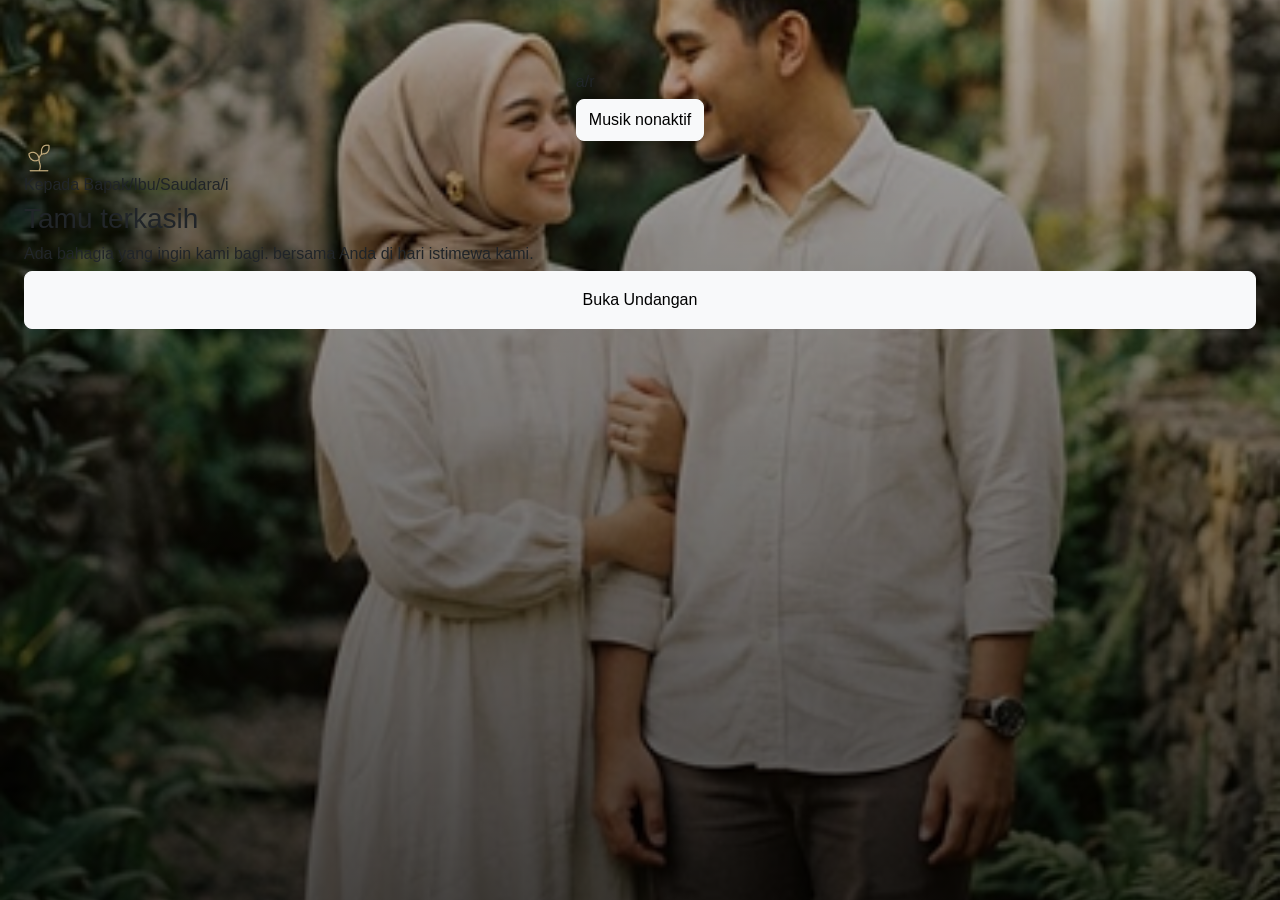
==== index.html @ 9f3cafc7 "first commit" ====
<!DOCTYPE html>
<html lang="en">
<head>
   <meta charset="UTF-8">
   <meta name="viewport" content="width=device-width, initial-scale=1.0">
   <title>Undangan Pernikahan</title>
   <link rel="stylesheet" href="bootstrap-5.3.8-dist/css/bootstrap.min.css">
   <link rel="stylesheet" href="css/landingpage.css">
   <link rel="stylesheet" href="bootstrap-icons-1.13.1/bootstrap-icons.css">
</head>
<body>
    <section class="hero-section d-flex flex-column align-items-center py-5 vh-100">
        <div class="top-content  flex-row mt-4">
            <p class="h6">a/r</p>
            <button class="btn btn-light py-2 w-20 rounded-3" style="color: black;">Musik nonaktif</button>
        </div>
        <div class="button-content mb-2 px-4 w-100">
            <img src="images/sprout.png">
            <p class="h6">Kepada Bapak/Ibu/Saudara/i</p>
            <p class="h3">Tamu terkasih</p>
            <p class="h6">Ada bahagia yang ingin kami bagi. bersama Anda di hari istimewa kami.</p>
            <button class="btn btn-light py-3 w-100 rounded-3" style="color: black;">Buka Undangan</button>
        </div>
    </section>
</body>
</html>
---- css/landingpage.css ----
body {
    font-family: 'Inter', sans-serif;
    font-weight: 200;
    font-size:0.9rem;
}

.font-serif {
    font-family: "Pinyon Script", cursive;
    font-weight: 400;
}

.bttmfnt {
    font-weight:200;
    font-size:0.75
}
.hero-section {
    background-image: linear-gradient(to bottom, rgba(0, 0, 0, 0.3), rgba(0, 0, 0, 0.7)), url('../images/landingpage.png');
    background-size: cover;
    background-position: center;
    background-repeat: no-repeat;
}

@media (min-width: 768px) {
    .hero-section {
        background-image: linear-gradient(to bottom, rgba(0, 0, 0, 0.3), rgba(0, 0, 0, 0.7)), url('../images/landingpagepot.png');
    }
    
    .hero-section .display-1 {
        font-size: 5.5rem; 
    }
}
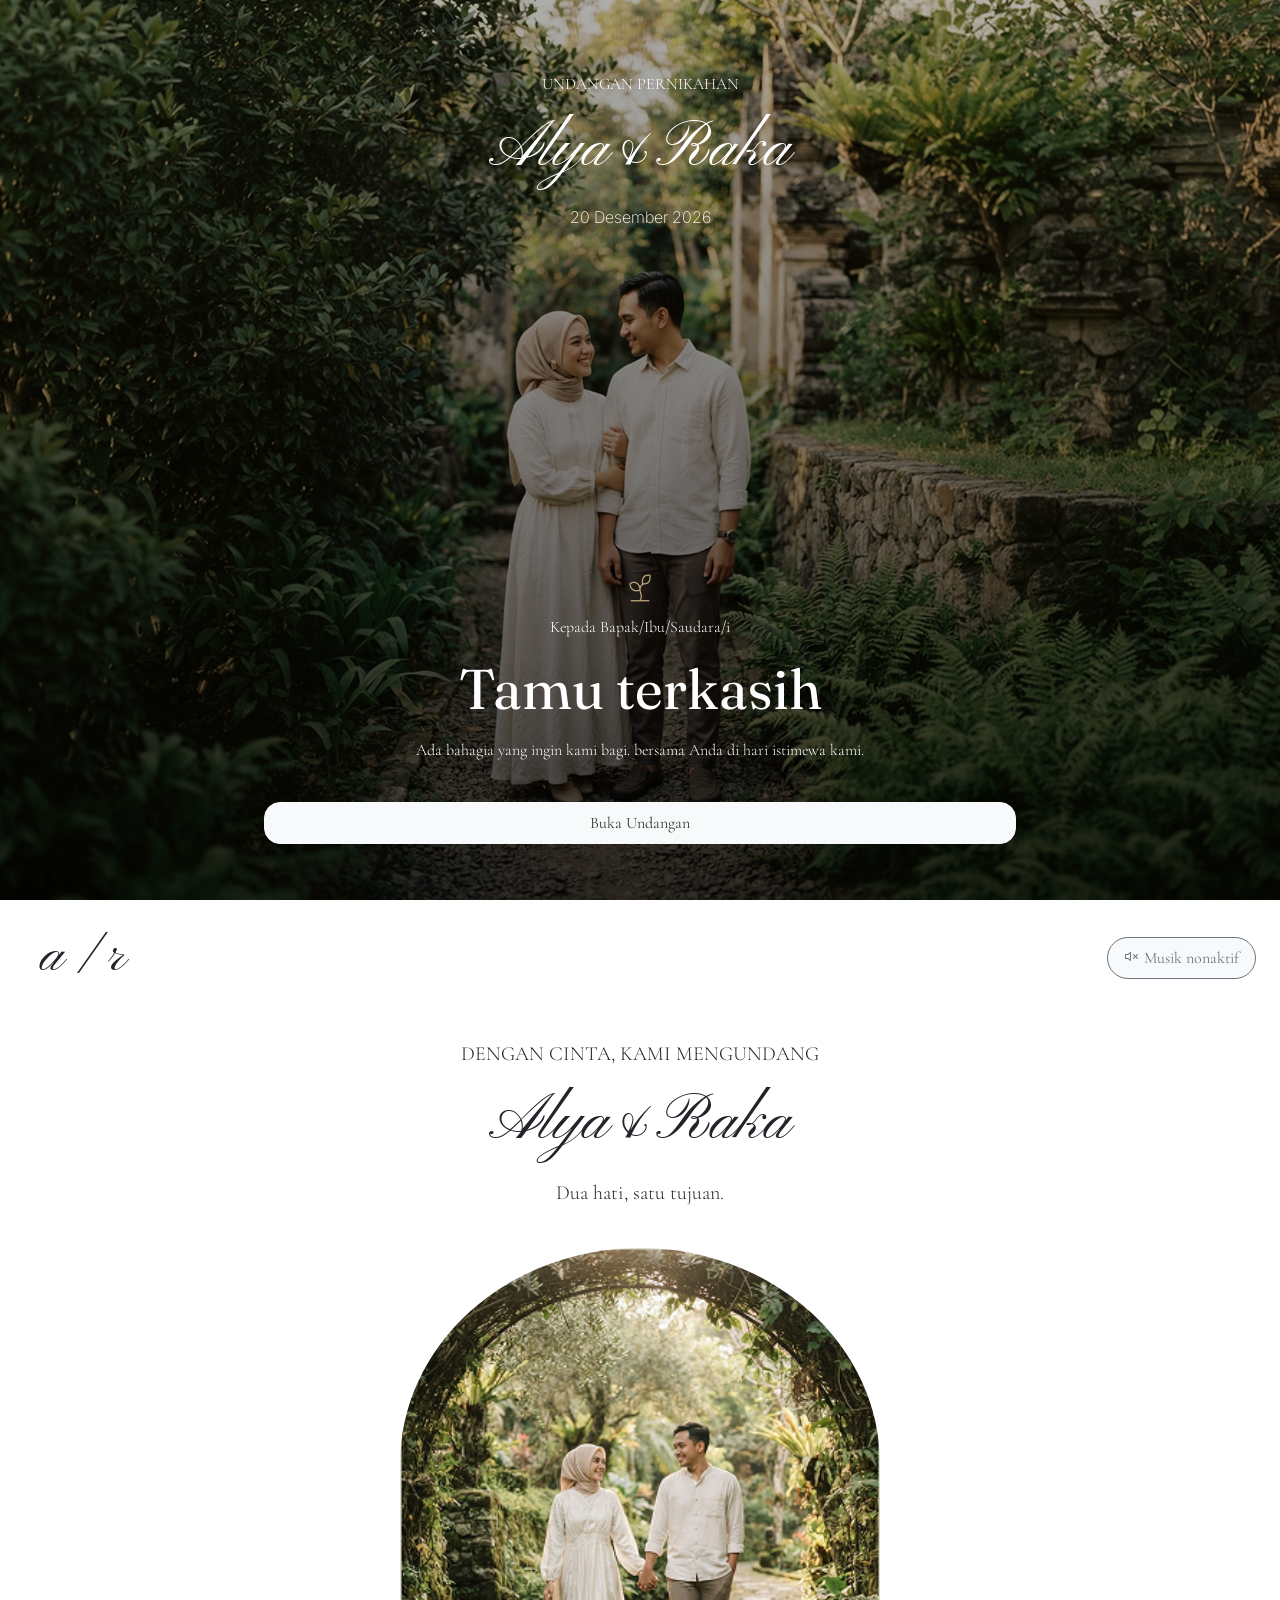
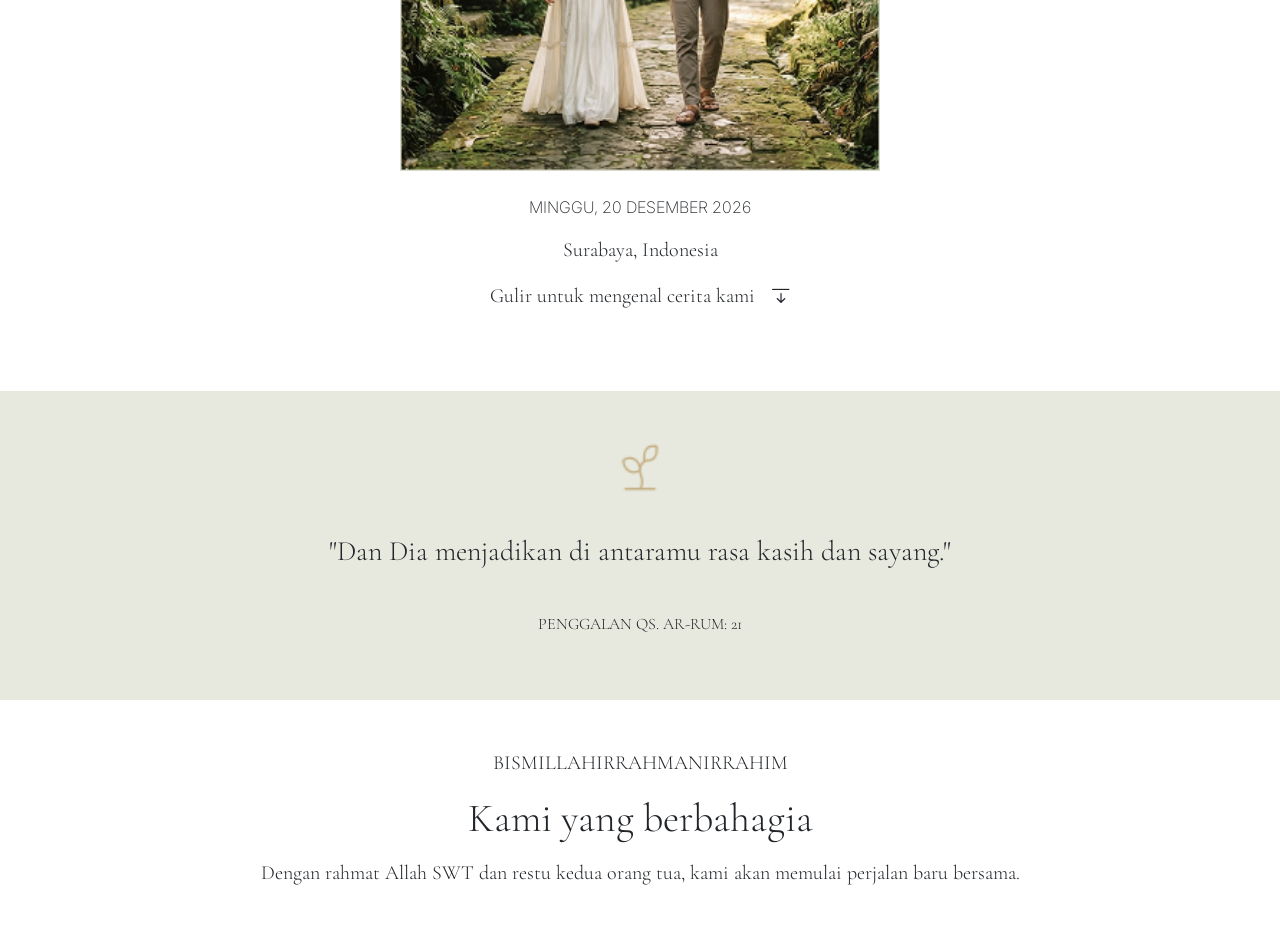
==== commit d4fdfa07: "sampe ayat" ====
--- a/index.html
+++ b/index.html
@@ -4,23 +4,75 @@
    <meta charset="UTF-8">
    <meta name="viewport" content="width=device-width, initial-scale=1.0">
    <title>Undangan Pernikahan</title>
+   <link rel="preconnect" href="https://fonts.googleapis.com">
+   <link rel="preconnect" href="https://fonts.gstatic.com" crossorigin>
+   <link href="https://fonts.googleapis.com/css2?family=Cormorant+Garamond:ital,wght@0,300..700;1,300..700&family=Fraunces:ital,opsz,wght@0,9..144,100..900;1,9..144,100..900&family=Inter:ital,opsz,wght@0,14..32,100..900;1,14..32,100..900&family=Pinyon+Script&display=swap" rel="stylesheet">
    <link rel="stylesheet" href="bootstrap-5.3.8-dist/css/bootstrap.min.css">
-   <link rel="stylesheet" href="css/landingpage.css">
    <link rel="stylesheet" href="bootstrap-icons-1.13.1/bootstrap-icons.css">
+   <link rel="stylesheet" href="css/style.css">
 </head>
 <body>
-    <section class="hero-section d-flex flex-column align-items-center py-5 vh-100">
-        <div class="top-content  flex-row mt-4">
-            <p class="h6">a/r</p>
-            <button class="btn btn-light py-2 w-20 rounded-3" style="color: black;">Musik nonaktif</button>
+    <section class="hero-section d-flex flex-column align-items-center justify-content-between text-center text-white py-5 vh-100">
+        <div class="top-content mt-4">
+            <p>UNDANGAN PERNIKAHAN</p>
+            <p class="font-serif display-3">Alya&Raka</p>
+            <p class="inter">20 Desember 2026</p>
         </div>
-        <div class="button-content mb-2 px-4 w-100">
-            <img src="images/sprout.png">
-            <p class="h6">Kepada Bapak/Ibu/Saudara/i</p>
-            <p class="h3">Tamu terkasih</p>
-            <p class="h6">Ada bahagia yang ingin kami bagi. bersama Anda di hari istimewa kami.</p>
-            <button class="btn btn-light py-3 w-100 rounded-3" style="color: black;">Buka Undangan</button>
+        <div class="button-content mb-2 px-4 w-100 mx-auto" style="max-width: 50rem;">
+            <img src="images/sprout.png" style="padding-bottom: 10px;">
+            <p>Kepada Bapak/Ibu/Saudara/i</p>
+            <p class="font-serif display-4" id="nama-tamu" style="font-family: 'Fraunces', serif;">Tamu terkasih</p>
+            <p class="pb-4">Ada bahagia yang ingin kami bagi. bersama Anda di hari istimewa kami.</p>
+            <a href="#isi-undangan" class="btn btn-light py-2 w-100 rounded-4 gap-5 flex-row" style="color: #303E2E;"
+            <i class="bi bi-envelope-open-heart"></i> Buka Undangan</a>
         </div>
     </section>
+    
+    <section id="isi-undangan" class="pt-4 min-vh-100 d-flex flex-column py-4 px-4">
+        <div class="d-flex align-items-center justify-content-between">
+            <p class="font-serif mb-0 px-3 display-4">a / r</p>
+            <button class="btn btn-light btn-outline-secondary py-2 px-3 rounded-5">
+            <i class="bi bi-volume-mute"></i> Musik nonaktif</button>
+        </div>
+        <div class="d-flex flex-column align-items-center text-center py-5 fs-5">
+            <p>DENGAN CINTA, KAMI MENGUNDANG</p>
+            <p class="font-serif display-3">Alya&Raka</p>
+            <p>Dua hati, satu tujuan.</p>
+            <img class="py-4"src="images/arch.png" style="border-radius: 500px 500px 0px 0px; object-fit:cover; width: 90%; max-width: 30rem;">
+            <p class="inter">MINGGU, 20 DESEMBER 2026</p>
+            <p>Surabaya, Indonesia</p>
+            <a href="#penggalan" class="link-mati mt-auto mb-2 d-flex flex-row gap-3 align-items-center text-decoration-none">
+                Gulir untuk mengenal cerita kami<i class="bi bi-arrow-bar-down"></i>
+            </a>
+        </div>
+    </section>
+
+    <section id="penggalan" class="py-5 text-center align-items-center flex-column d-flex justify-content-center" style="background-color: #E7E9DF;">
+        <img src="images/sprout.png" style="padding-bottom: 10px; width: 50px;">
+        <p class="px-4 py-4 fs-3">"Dan Dia menjadikan di antaramu rasa kasih dan sayang."
+</p>
+        <p>PENGGALAN QS. AR-RUM: 21</p>
+    </section>
+    <section class="d-flex flex-column align-items-center text-center py-5 px-4 fs-5">
+        <div>
+        <p>BISMILLAHIRRAHMANIRRAHIM</p>
+        <p class="display-6 px-5">Kami yang berbahagia</p>
+        <p>Dengan rahmat Allah SWT dan restu kedua orang tua, kami akan memulai perjalan baru bersama.</p>
+        </div>
+    </section>
+
+    <section>
+
+    </section>
+
 </body>
+<script>
+    const urlParams = new URLSearchParams(window.location.search);
+    let namaTamu = urlParams.get('to');
+
+    if (namaTamu) {
+        namaTamu = namaTamu.replace(/_/g, ' ');
+        document.getElementById('nama-tamu').innerText = namaTamu;
+    }
+</script>
 </html>
--- a/css/style.css
+++ b/css/style.css
@@ -0,0 +1,40 @@
+body {
+    font-family: "Cormorant Garamond", serif;
+    font-optical-sizing: auto;
+    font-weight: 200;
+}
+
+.font-serif {
+    font-family: "Pinyon Script", cursive;
+    font-weight: 400;
+}
+
+.inter {
+    font-family: "Inter", sans-serif;
+    font-optical-sizing: auto;
+    font-weight:200;
+    font-size:1rem;
+}
+.hero-section {
+    background-image: linear-gradient(to bottom, rgba(0, 0, 0, 0.3), rgba(0, 0, 0, 0.7)), url('../images/landingpagepot.png');
+    background-size: cover;
+    background-position: center;
+    background-repeat: no-repeat;
+}
+
+@media (min-width: 768px) {
+    .hero-section {
+        background-image: linear-gradient(to bottom, rgba(0, 0, 0, 0.3), rgba(0, 0, 0, 0.7)), url('../images/landingpage.png');
+    }
+    
+    .hero-section .display-1 {
+        font-size: 5.5rem; 
+    }
+}
+
+.link-mati {
+  pointer-events: none;
+  cursor: default;
+  text-decoration: none;
+  color: inherit;
+}
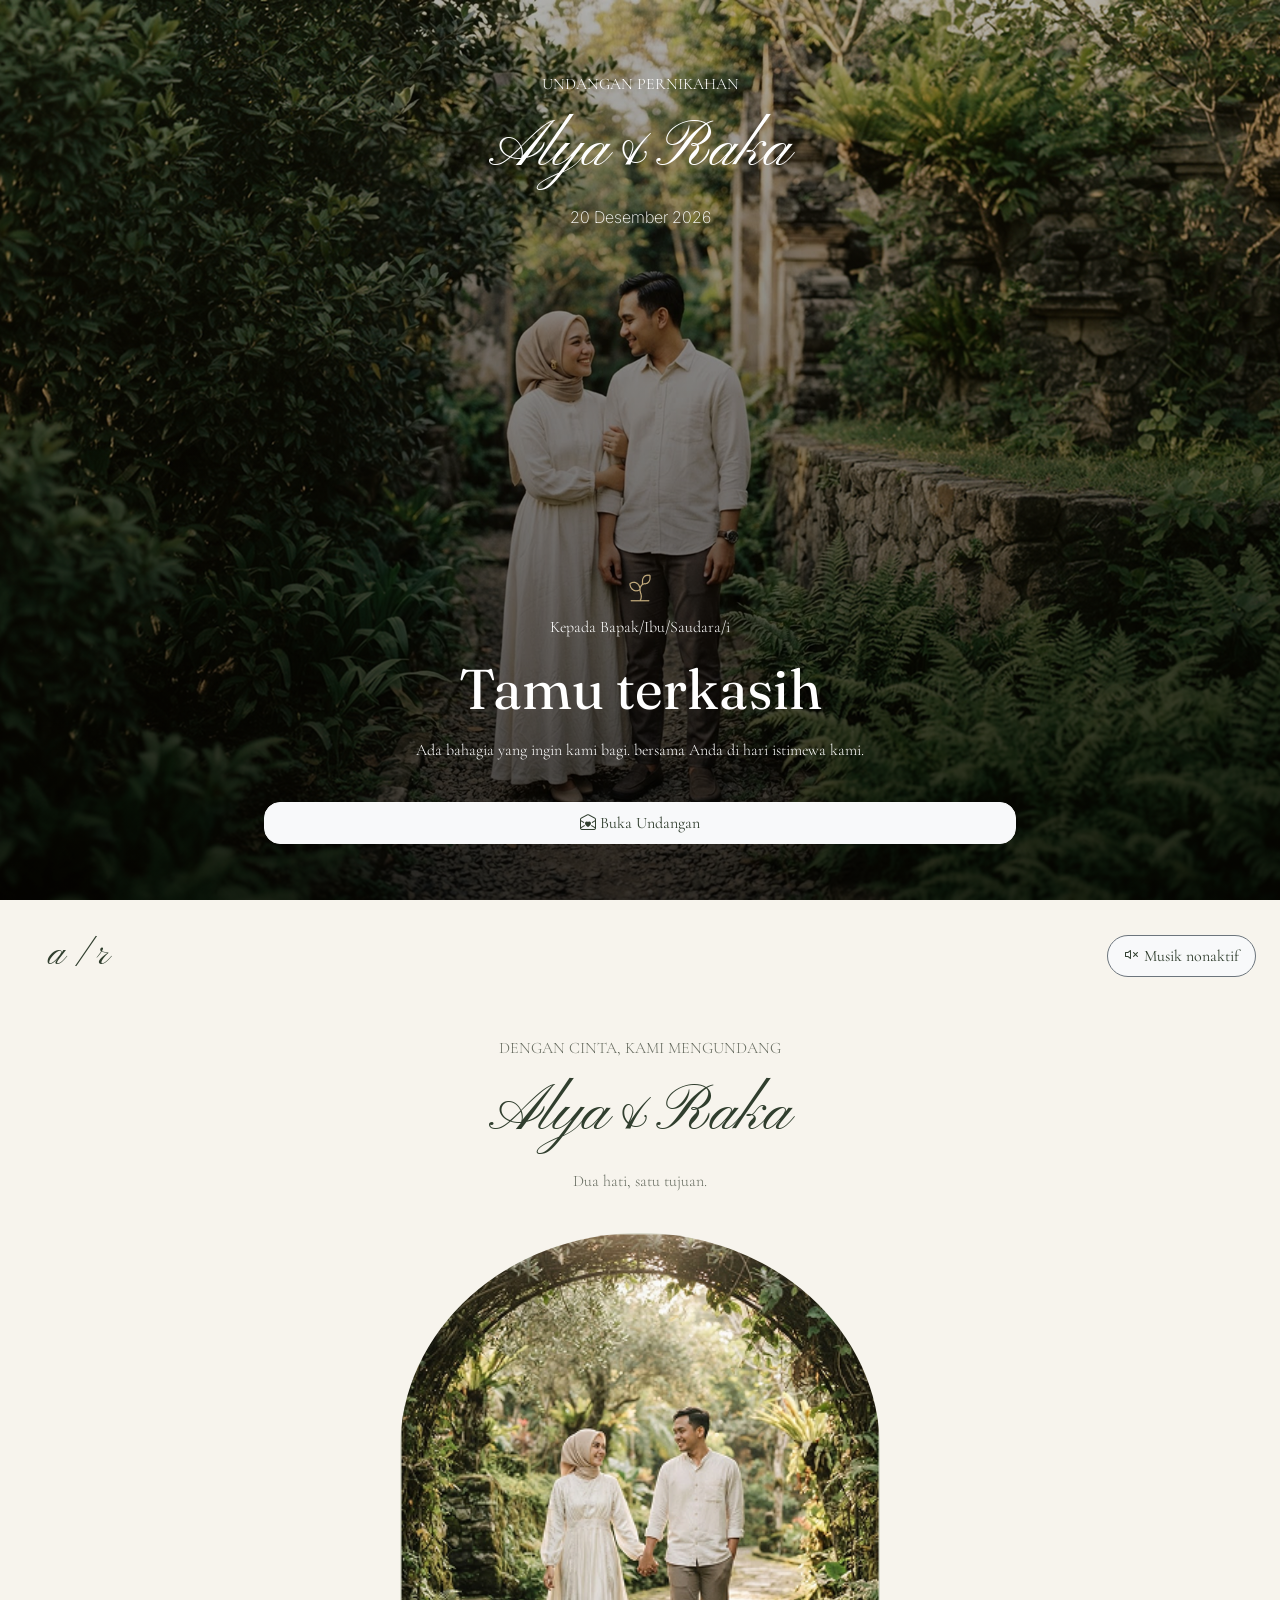
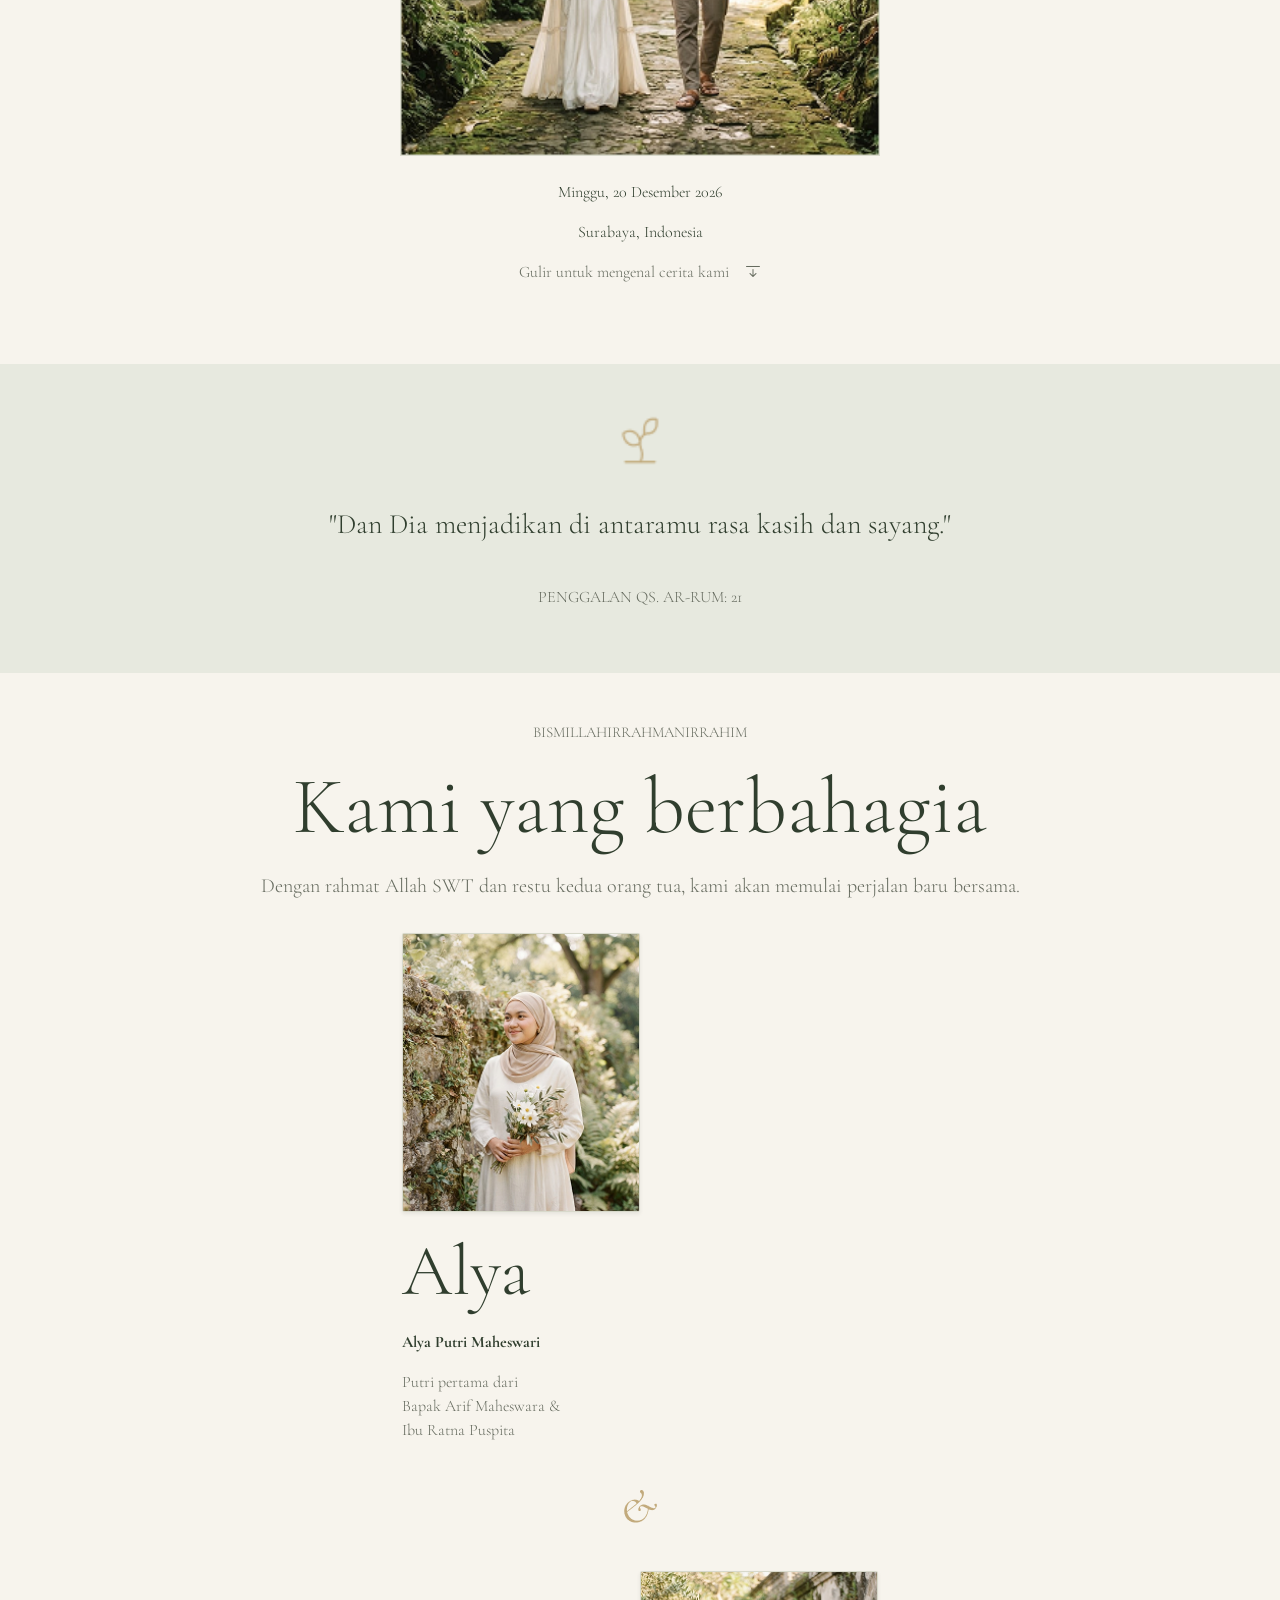
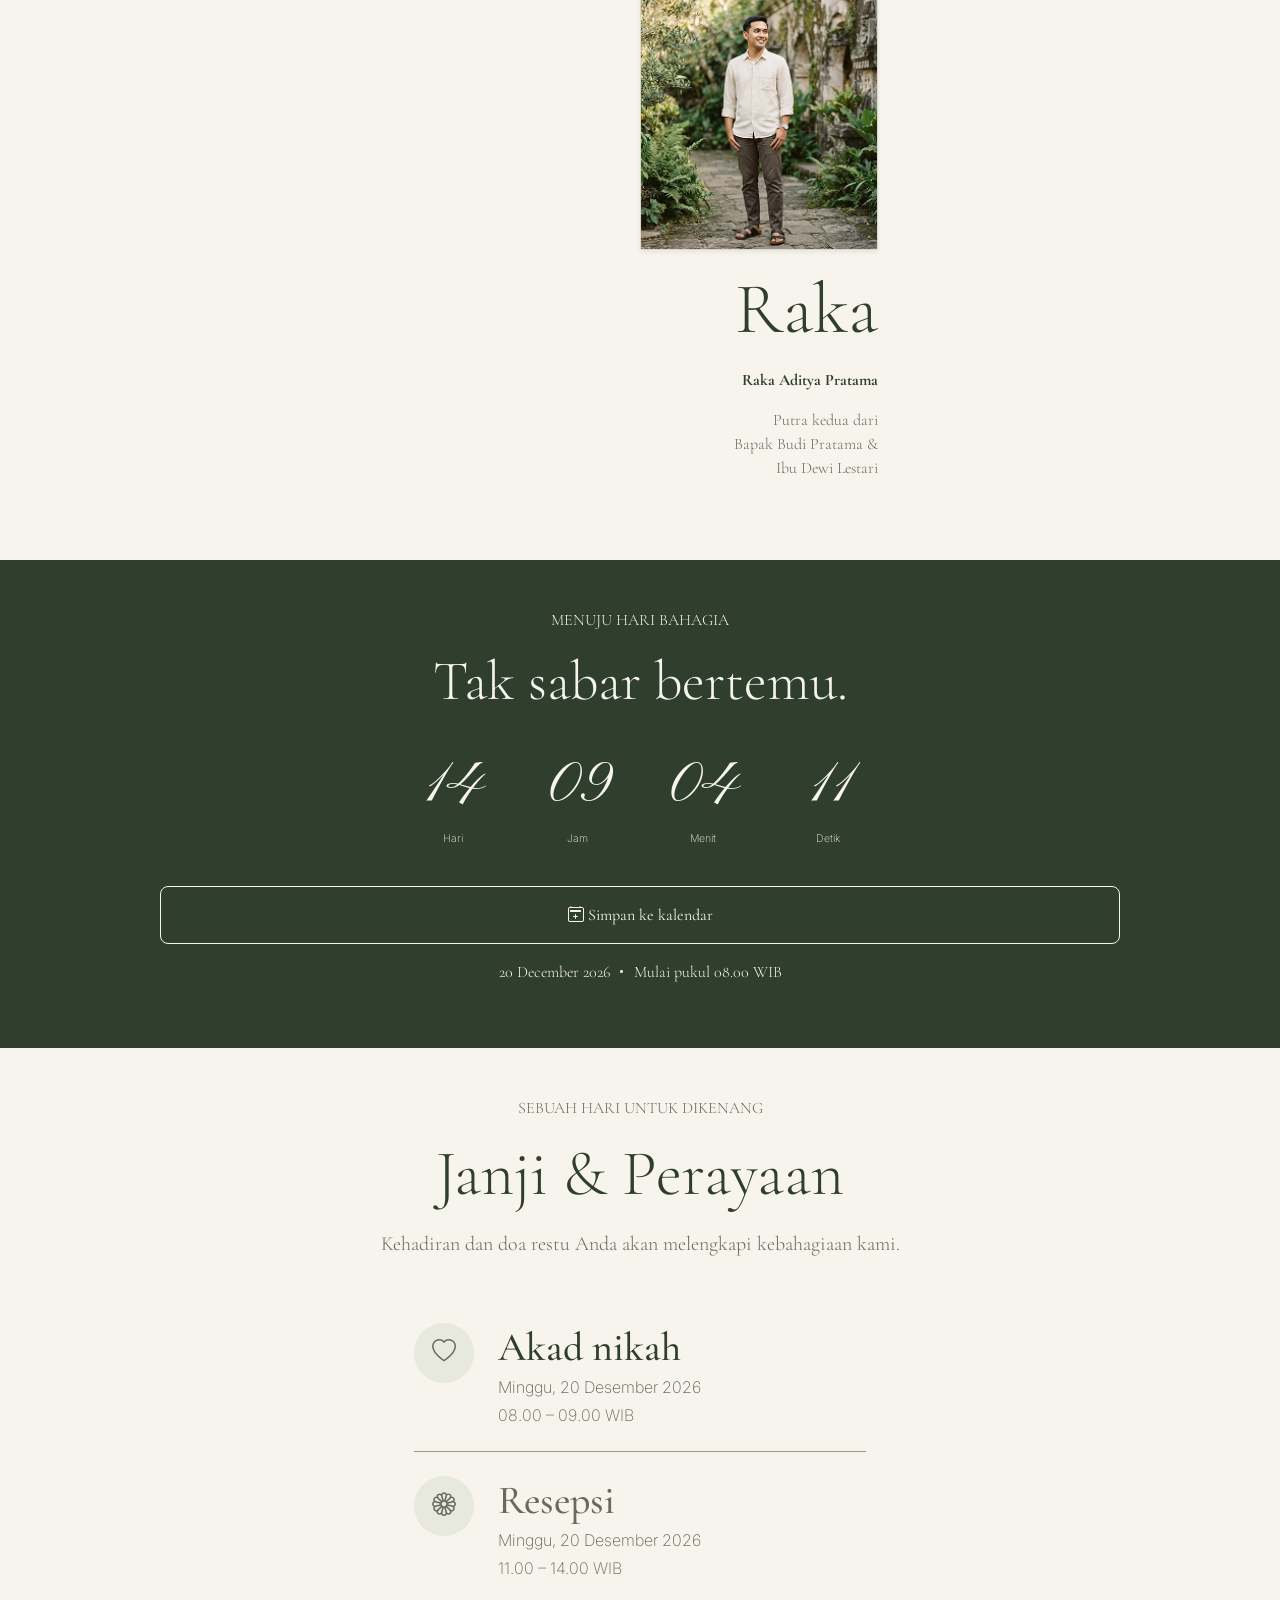
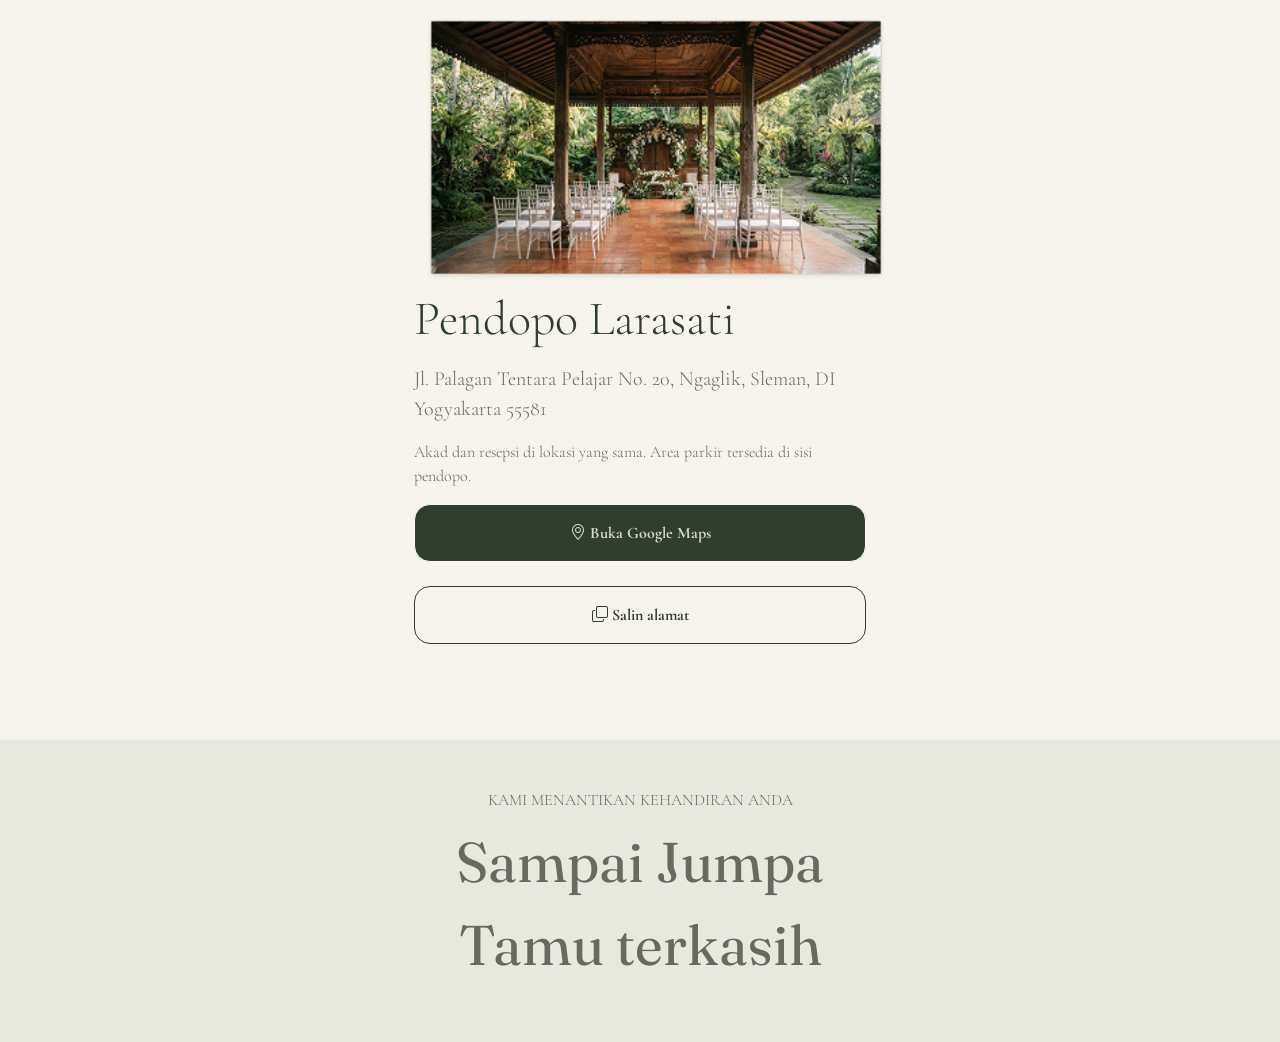
==== commit ff388f77: "sampe rsvp" ====
--- a/index.html
+++ b/index.html
@@ -23,24 +23,24 @@
             <p>Kepada Bapak/Ibu/Saudara/i</p>
             <p class="font-serif display-4" id="nama-tamu" style="font-family: 'Fraunces', serif;">Tamu terkasih</p>
             <p class="pb-4">Ada bahagia yang ingin kami bagi. bersama Anda di hari istimewa kami.</p>
-            <a href="#isi-undangan" class="btn btn-light py-2 w-100 rounded-4 gap-5 flex-row" style="color: #303E2E;"
+            <a href="#isi-undangan" class="btn btn-light py-2 w-100 rounded-4 gap-5 flex-row color-hijautua">
             <i class="bi bi-envelope-open-heart"></i> Buka Undangan</a>
         </div>
     </section>
-    
-    <section id="isi-undangan" class="pt-4 min-vh-100 d-flex flex-column py-4 px-4">
+
+    <section id="isi-undangan" class="pt-4 min-vh-100 d-flex flex-column py-4 px-4 bgcolor-cream">
         <div class="d-flex align-items-center justify-content-between">
-            <p class="font-serif mb-0 px-3 display-4">a / r</p>
-            <button class="btn btn-light btn-outline-secondary py-2 px-3 rounded-5">
+            <p class="font-serif mb-1 px-3 fs-1 ps-4 color-hijautua">a / r</p>
+            <button class="btn btn-light btn-outline-secondary py-2 px-3 rounded-5 color-hijautua">
             <i class="bi bi-volume-mute"></i> Musik nonaktif</button>
         </div>
-        <div class="d-flex flex-column align-items-center text-center py-5 fs-5">
+        <div class="d-flex flex-column align-items-center text-center py-5">
             <p>DENGAN CINTA, KAMI MENGUNDANG</p>
-            <p class="font-serif display-3">Alya&Raka</p>
+            <p class="font-serif display-3 color-hijautua">Alya&Raka</p>
             <p>Dua hati, satu tujuan.</p>
             <img class="py-4"src="images/arch.png" style="border-radius: 500px 500px 0px 0px; object-fit:cover; width: 90%; max-width: 30rem;">
-            <p class="inter">MINGGU, 20 DESEMBER 2026</p>
-            <p>Surabaya, Indonesia</p>
+            <p class="color-hijautua">Minggu, 20 Desember 2026</p>
+            <p class="color-hijautua">Surabaya, Indonesia</p>
             <a href="#penggalan" class="link-mati mt-auto mb-2 d-flex flex-row gap-3 align-items-center text-decoration-none">
                 Gulir untuk mengenal cerita kami<i class="bi bi-arrow-bar-down"></i>
             </a>
@@ -49,22 +49,114 @@
 
     <section id="penggalan" class="py-5 text-center align-items-center flex-column d-flex justify-content-center" style="background-color: #E7E9DF;">
         <img src="images/sprout.png" style="padding-bottom: 10px; width: 50px;">
-        <p class="px-4 py-4 fs-3">"Dan Dia menjadikan di antaramu rasa kasih dan sayang."
-</p>
+        <p class="px-4 py-4 fs-3 color-hijautua">"Dan Dia menjadikan di antaramu rasa kasih dan sayang."
+        </p>
         <p>PENGGALAN QS. AR-RUM: 21</p>
     </section>
-    <section class="d-flex flex-column align-items-center text-center py-5 px-4 fs-5">
+
+    <section id="profil" class="py-5 bgcolor-cream">
+        <div class="d-flex flex-column align-items-center text-center px-4 fs-5">
+            <p style="font-size: 15px;">BISMILLAHIRRAHMANIRRAHIM</p>
+            <p class="display-1 px-5 color-hijautua">Kami yang berbahagia</p>
+            <p>Dengan rahmat Allah SWT dan restu kedua orang tua, kami akan memulai perjalan baru bersama.</p>
+            </div>
+        <div class="container py-3" style="max-width: 500px;">
+            <div class="text-start mb-5">
+                <img src="images/alya.png" class="img-fluid mb-3 w-50 shadow-sm" alt="foto alya"> 
+                <p class="display-2 color-hijautua">Alya</p>
+                <p class="color-hijautua fw-bold">Alya Putri Maheswari</p>
+                <p>Putri pertama dari<br>Bapak Arif Maheswara &<br>Ibu Ratna Puspita</p>
+            </div>
+            <div class="text-center align-items-center">
+            <img src="images/dan.png" alt="dan">
+            </div>
+            <div class="text-end pt-5">
+                <img src="images/raka.png" class="img-fluid mb-3 w-50 shadow-sm" alt="foto raka"> 
+                <p class="display-2 color-hijautua">Raka</p>
+                <p class="color-hijautua fw-bold">Raka Aditya Pratama</p>
+                <p>Putra kedua dari<br>Bapak Budi Pratama &<br>Ibu Dewi Lestari</p>
+        </div>
+    </section>
+    <section id="tanggal" class="py-5 text-center justify-content-center align-items-center d-flex flex-column" style="background-color: #303E2E; color: #F7F4ED;">
         <div>
-        <p>BISMILLAHIRRAHMANIRRAHIM</p>
-        <p class="display-6 px-5">Kami yang berbahagia</p>
-        <p>Dengan rahmat Allah SWT dan restu kedua orang tua, kami akan memulai perjalan baru bersama.</p>
-        </div>
-    </section>
-
-    <section>
-
-    </section>
-
+            <p>MENUJU HARI BAHAGIA</p>
+            <p class="display-4">Tak sabar bertemu.</p>
+        </div>
+        <div class="container py-4" style="max-width: 500px;">
+            <div class="row justify-content-center align-items-center" style="font-size:0.75rem">
+                
+                <div class="col-3">
+                    <h2 class="font-serif display-4 mb-0" id="hari">00</h2>
+                    <p class="inter small mt-2 mb-0">Hari</p>
+                </div>
+                
+                <div class="col-3">
+                    <h2 class="font-serif display-4 mb-0" id="jam">00</h2>
+                    <p class="inter small mt-2 mb-0">Jam</p>
+                </div>
+                
+                <div class="col-3">
+                    <h2 class="font-serif display-4 mb-0" id="menit">00</h2>
+                    <p class="inter small mt-2 mb-0">Menit</p>
+                </div>
+                
+                <div class="col-3">
+                    <h2 class="font-serif display-4 mb-0" id="detik">00</h2>
+                    <p class="inter small mt-2 mb-0">Detik</p>
+                </div>
+            </div>
+        </div>
+        <button type="button" class="btn m-3 p-3 w-75 rounded-3 gap-5 flex-row color-hijautua" style="color: #F7F4ED; border-color: #F7F4ED;">
+            <i class="bi bi-calendar2-plus"></i> Simpan ke kalendar</button>
+        <p>20 December 2026 <i class="bi bi-dot"></i> Mulai pukul 08.00 WIB</p>
+    </section>
+    <section id="tempat" class="py-5 px-4 bgcolor-cream flex-column align-items-center">
+        <div class="text-center">
+            <p>SEBUAH HARI UNTUK DIKENANG</p>
+            <p class="color-hijautua display-3">Janji & Perayaan</p>
+            <p class="fs-5 px-5">Kehadiran dan doa restu Anda akan melengkapi kebahagiaan kami.</p>
+        </div>
+        <div class="container px-4 py-5" style="width: 500px;">
+            <div class="d-flex align-items-start mb-4">
+                <div class="rounded-circle d-flex justify-content-center align-items-center me-4" 
+                 style="width: 60px; height: 60px; background-color: #E7E9DF; flex-shrink: 0;">
+                <i class="bi bi-heart fs-4"></i>
+            </div>
+            <div>
+                <h2 class="mb-1 color-hijautua" style="font-size: 2.5rem;">Akad nikah</h2>
+                <p class="inter mb-1" style="color: #5c6256;">Minggu, 20 Desember 2026</p>
+                <p class="inter mb-0">08.00 – 09.00 WIB</p>
+            </div>
+            <hr class="my-4" style="border-color: #D3D3D3; opacity: 0.5;">
+        </div>
+        <hr class="my-4" style="border-color: #303E2E; opacity: 0.5;">
+        <div class="d-flex align-items-start mb-4">
+            <div class="rounded-circle d-flex justify-content-center align-items-center me-4" 
+                 style="width: 60px; height: 60px; background-color: #E7E9DF; flex-shrink: 0;">
+                <i class="bi bi-flower1 fs-4"></i>
+            </div>
+            <div>
+                <h2 class="mb-1" style="font-size: 2.5rem;">Resepsi</h2>
+                <p class="inter mb-1" style="color: #5c6256;">Minggu, 20 Desember 2026</p>
+                <p class="inter mb-0">11.00 – 14.00 WIB</p>
+            </div>
+        </div>
+        <div>
+            <img src="images/tempat.png" alt="Lokasi Acara" class="img-fluid rounded-1 m-3 w-100 shadow-sm" style="object-fit: cover;">
+            <p class="display-5 color-hijautua">Pendopo Larasati</p>
+            <p class="fs-5">Jl. Palagan Tentara Pelajar No. 20, Ngaglik, Sleman, DI Yogyakarta 55581</p>
+            <p class="">Akad dan resepsi di lokasi yang sama. Area parkir tersedia di sisi pendopo.</p>
+            <a href="" class="btn btn-light p-3 w-100 rounded-4 gap-5 flex-row fw-bold" style="background-color: #303E2E; color:#D8D9CB;">
+            <i class="bi bi-geo-alt"></i> Buka Google Maps</a>
+            <button href="" class="btn btn-outline mt-4 p-3 w-100 rounded-4 gap-5 flex-row fw-bold" style="border-color:#303E2E; color:#303E2E;">
+            <i class="bi bi-copy"></i> Salin alamat</button>
+        </div>
+    </section>
+    <section id="rsvp" class="py-5 text-center align-items-center flex-column d-flex justify-content-center" style="background-color: #E7E9DF;">
+        <p>KAMI MENANTIKAN KEHANDIRAN ANDA</p>
+        <p class="font-serif display-4" style="font-family: 'Fraunces', serif;">Sampai Jumpa</p>
+        <p class="font-serif display-4" id="nama-tamu-bawah" style="font-family: 'Fraunces', serif;">Tamu terkasih</p>
+    </section>
 </body>
 <script>
     const urlParams = new URLSearchParams(window.location.search);
@@ -72,7 +164,40 @@
 
     if (namaTamu) {
         namaTamu = namaTamu.replace(/_/g, ' ');
-        document.getElementById('nama-tamu').innerText = namaTamu;
+        
+
+        let tamuAtas = document.getElementById('nama-tamu');
+        if (tamuAtas) tamuAtas.innerText = namaTamu;
+        
+
+        let tamuBawah = document.getElementById('nama-tamu-bawah');
+        if (tamuBawah) tamuBawah.innerText = namaTamu;
     }
+
+    const tanggalAcara = new Date("December 20, 2026 08:00:00").getTime();
+
+    const hitungMundur = setInterval(function() {
+        const sekarang = new Date().getTime();
+        const selisih = tanggalAcara - sekarang;
+
+
+        const hari = Math.floor(selisih / (1000 * 60 * 60 * 24));
+        const jam = Math.floor((selisih % (1000 * 60 * 60 * 24)) / (1000 * 60 * 60));
+        const menit = Math.floor((selisih % (1000 * 60 * 60)) / (1000 * 60));
+        const detik = Math.floor((selisih % (1000 * 60)) / 1000);
+
+        document.getElementById("hari").innerText = hari;
+        document.getElementById("jam").innerText = jam < 10 ? '0' + jam : jam;
+        document.getElementById("menit").innerText = menit < 10 ? '0' + menit : menit;
+        document.getElementById("detik").innerText = detik < 10 ? '0' + detik : detik;
+
+        if (selisih < 0) {
+            clearInterval(hitungMundur);
+            document.getElementById("hari").innerText = "00";
+            document.getElementById("jam").innerText = "00";
+            document.getElementById("menit").innerText = "00";
+            document.getElementById("detik").innerText = "00";
+        }
+    }, 1000);
 </script>
 </html>
--- a/css/style.css
+++ b/css/style.css
@@ -2,6 +2,8 @@
     font-family: "Cormorant Garamond", serif;
     font-optical-sizing: auto;
     font-weight: 200;
+    color: #666B5F;
+    font-size: 1rem;
 }
 
 .font-serif {
@@ -13,7 +15,6 @@
     font-family: "Inter", sans-serif;
     font-optical-sizing: auto;
     font-weight:200;
-    font-size:1rem;
 }
 .hero-section {
     background-image: linear-gradient(to bottom, rgba(0, 0, 0, 0.3), rgba(0, 0, 0, 0.7)), url('../images/landingpagepot.png');
@@ -37,4 +38,12 @@
   cursor: default;
   text-decoration: none;
   color: inherit;
-}+}
+
+.color-hijautua {
+    color: #303E2E;
+}
+
+.bgcolor-cream {
+    background-color: #F7F4ED;
+}
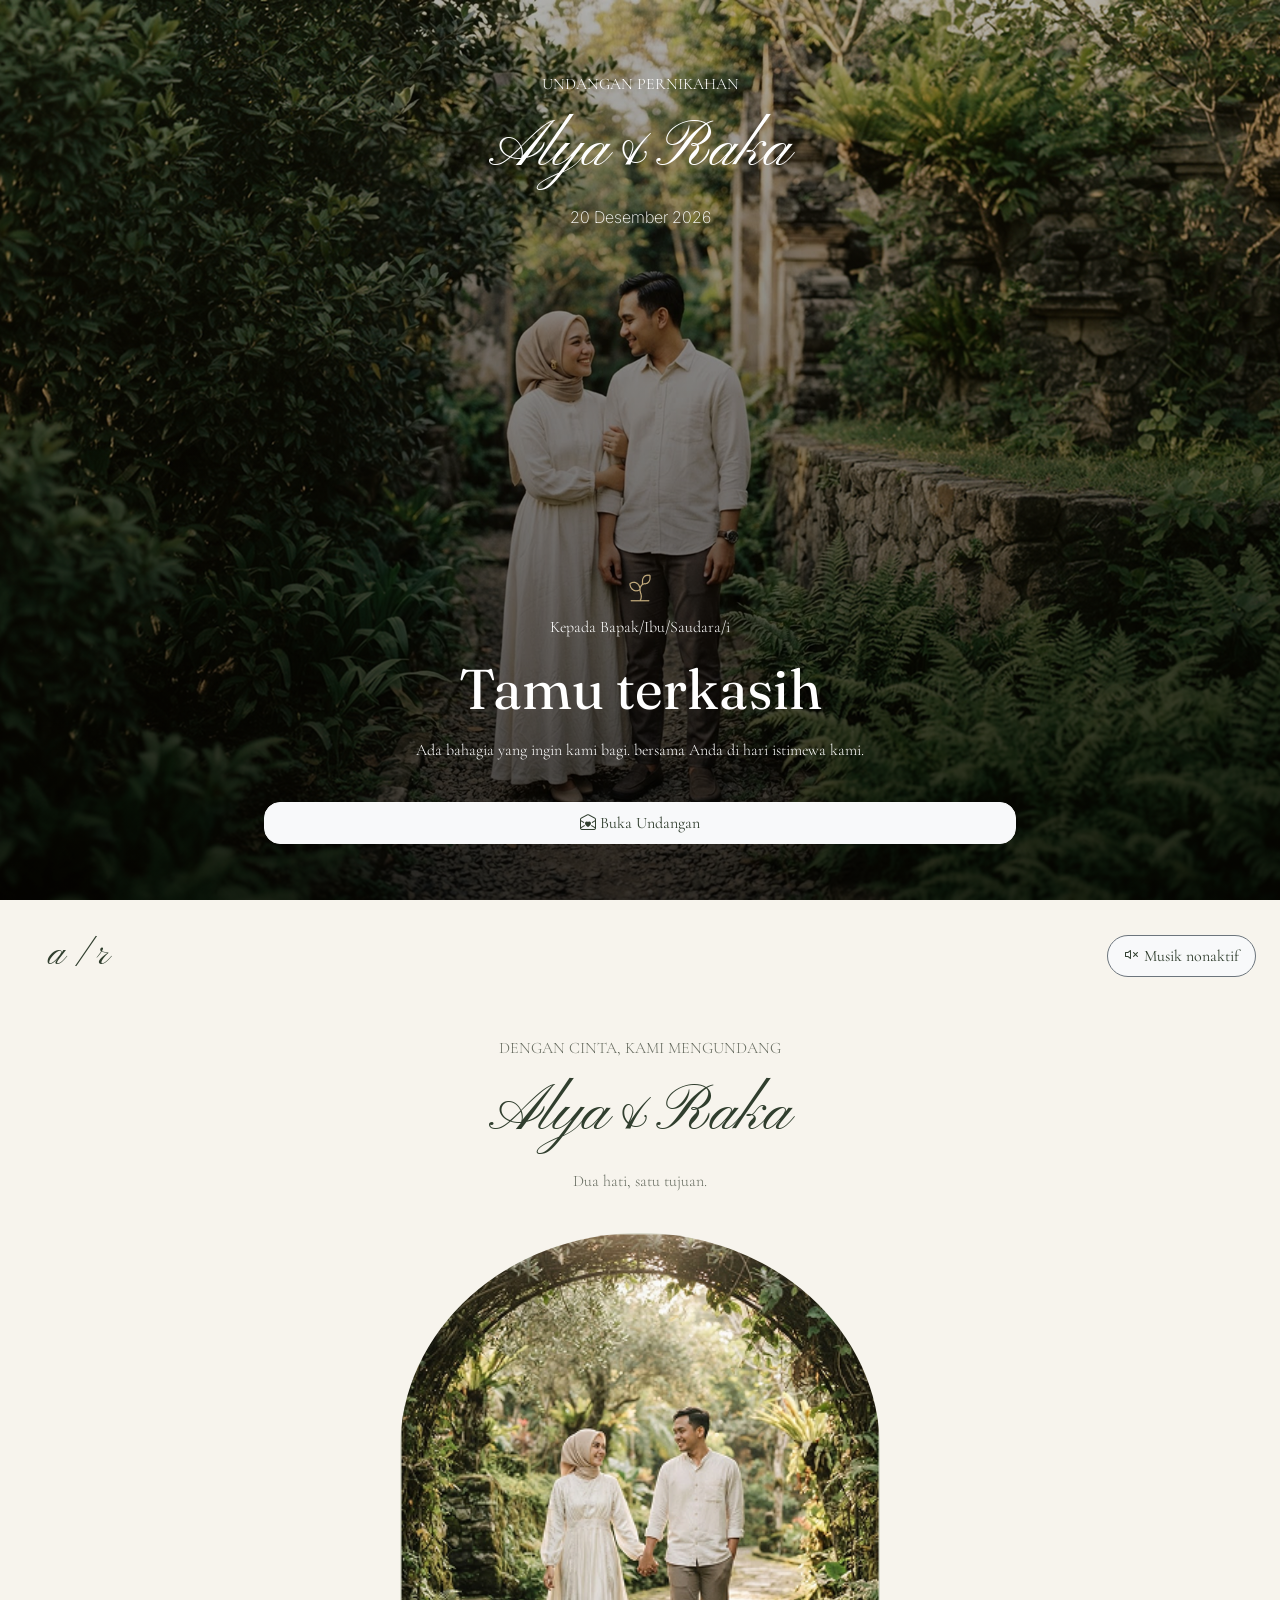
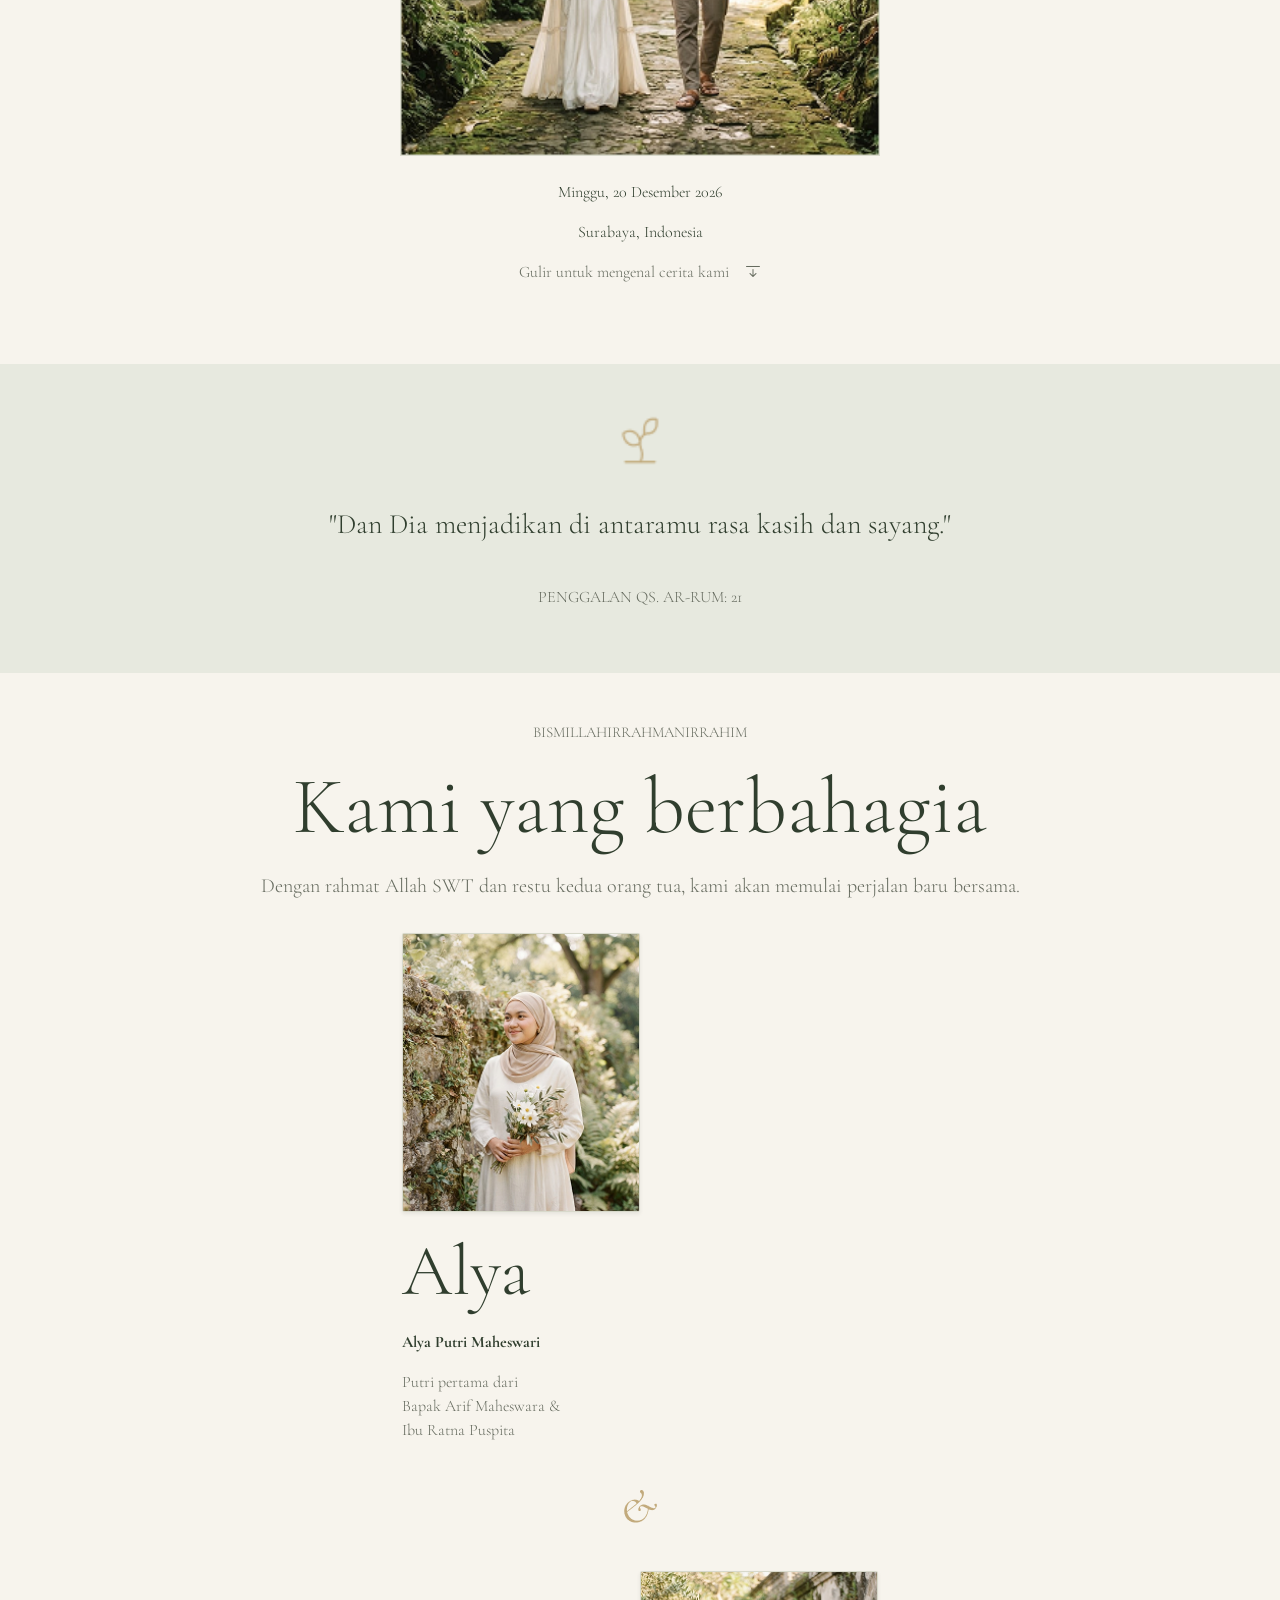
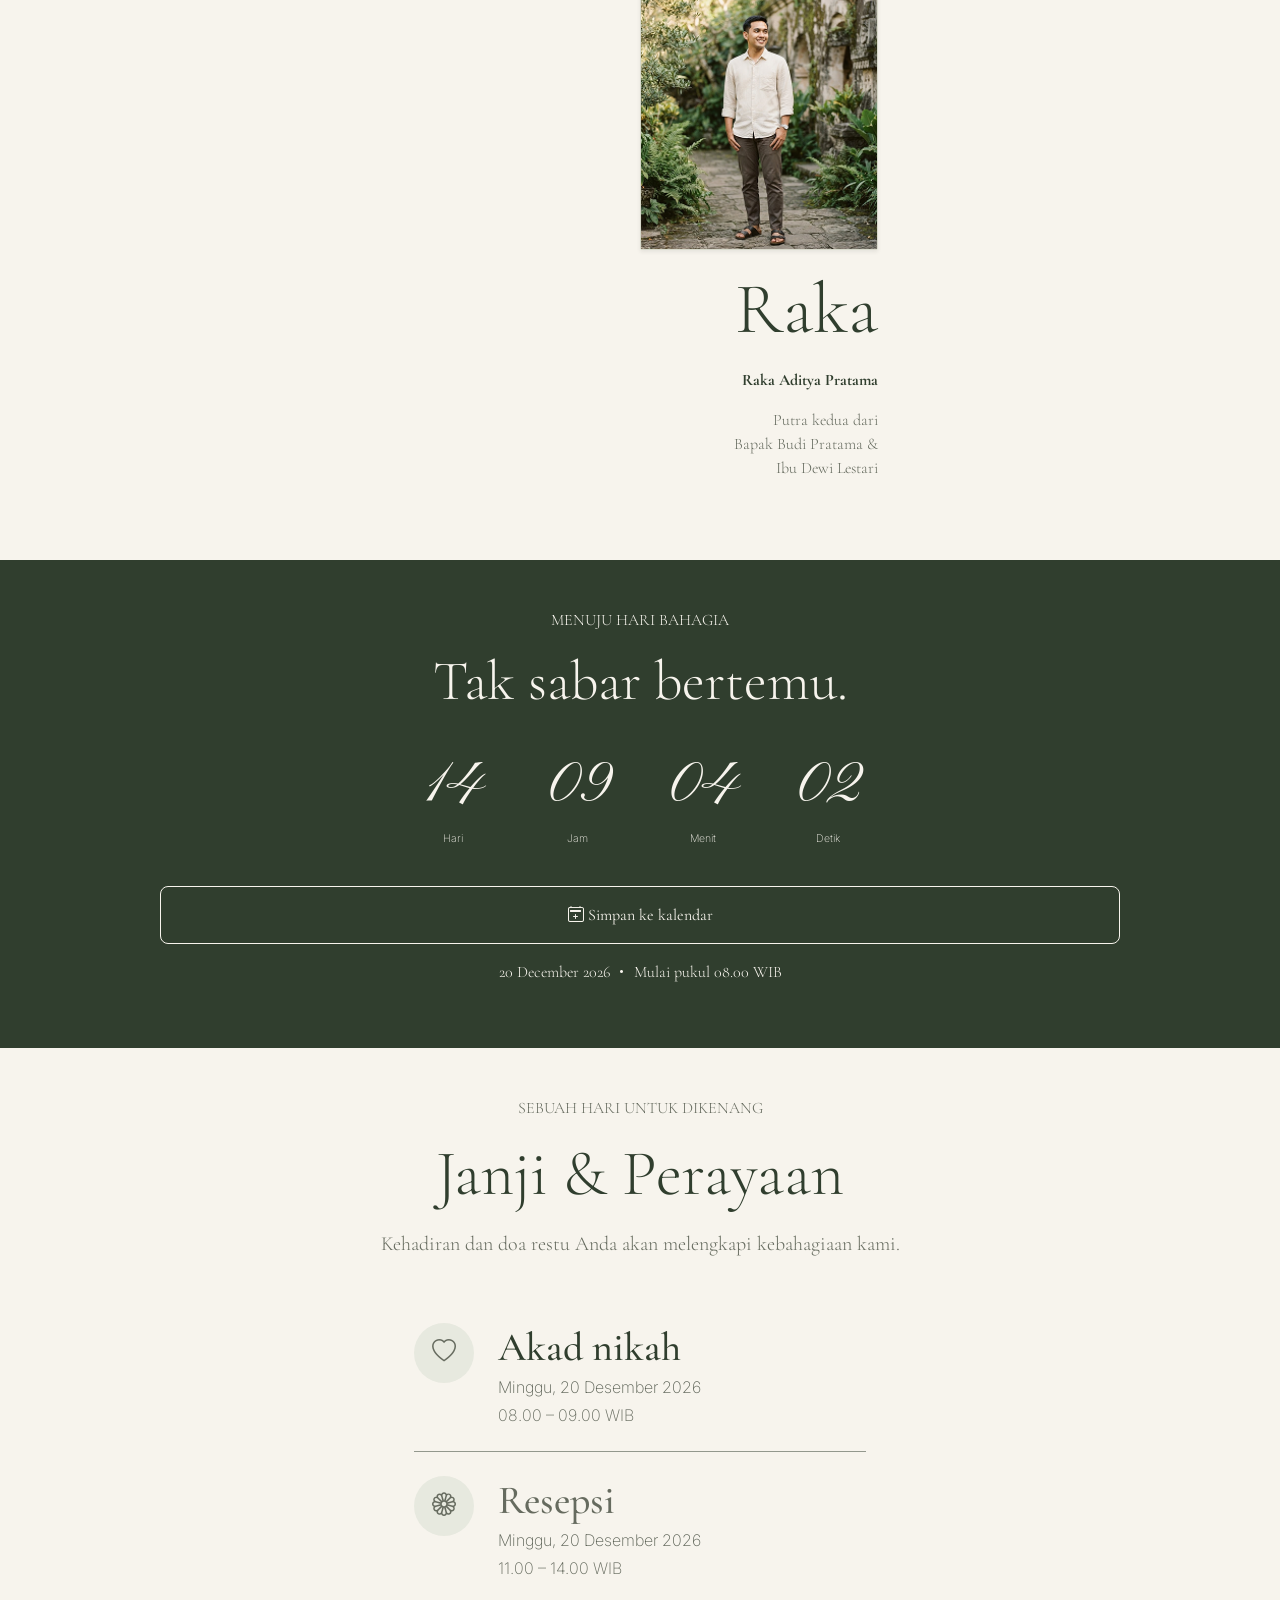
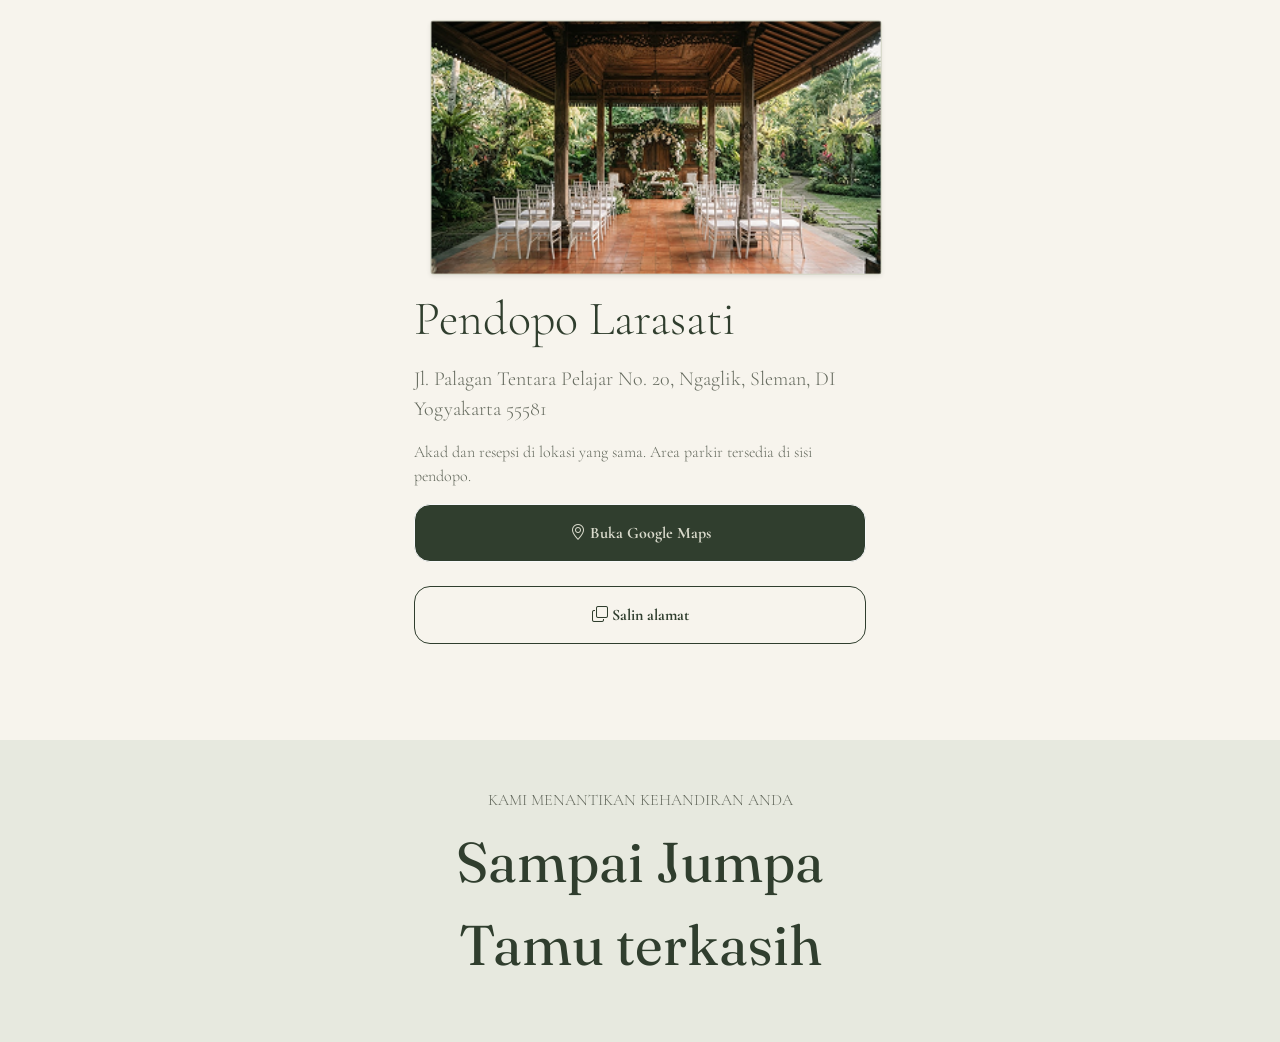
==== commit 1bf47391: "tambah images" ====
--- a/index.html
+++ b/index.html
@@ -154,8 +154,8 @@
     </section>
     <section id="rsvp" class="py-5 text-center align-items-center flex-column d-flex justify-content-center" style="background-color: #E7E9DF;">
         <p>KAMI MENANTIKAN KEHANDIRAN ANDA</p>
-        <p class="font-serif display-4" style="font-family: 'Fraunces', serif;">Sampai Jumpa</p>
-        <p class="font-serif display-4" id="nama-tamu-bawah" style="font-family: 'Fraunces', serif;">Tamu terkasih</p>
+        <p class="font-serif display-4 color-hijautua" style="font-family: 'Fraunces', serif;">Sampai Jumpa</p>
+        <p class="font-serif display-4 color-hijautua" id="nama-tamu-bawah" style="font-family: 'Fraunces', serif;">Tamu terkasih</p>
     </section>
 </body>
 <script>
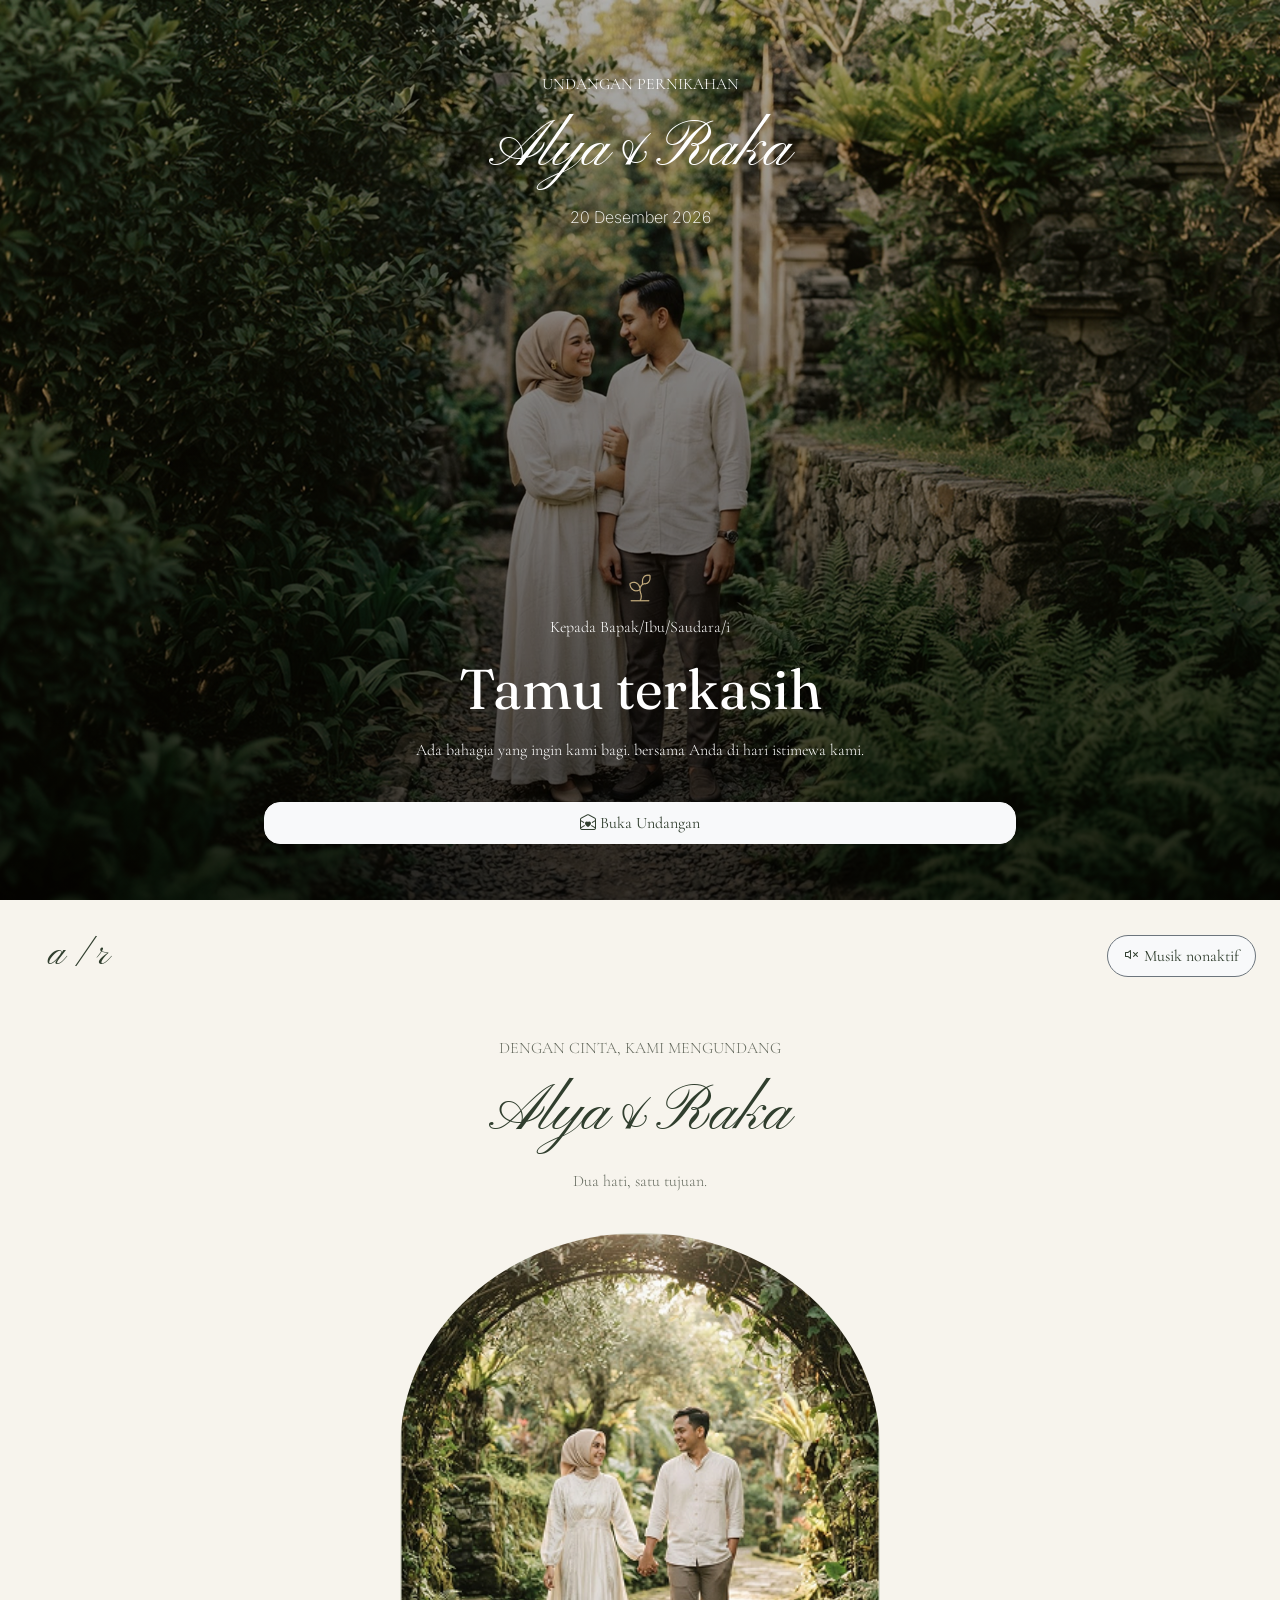
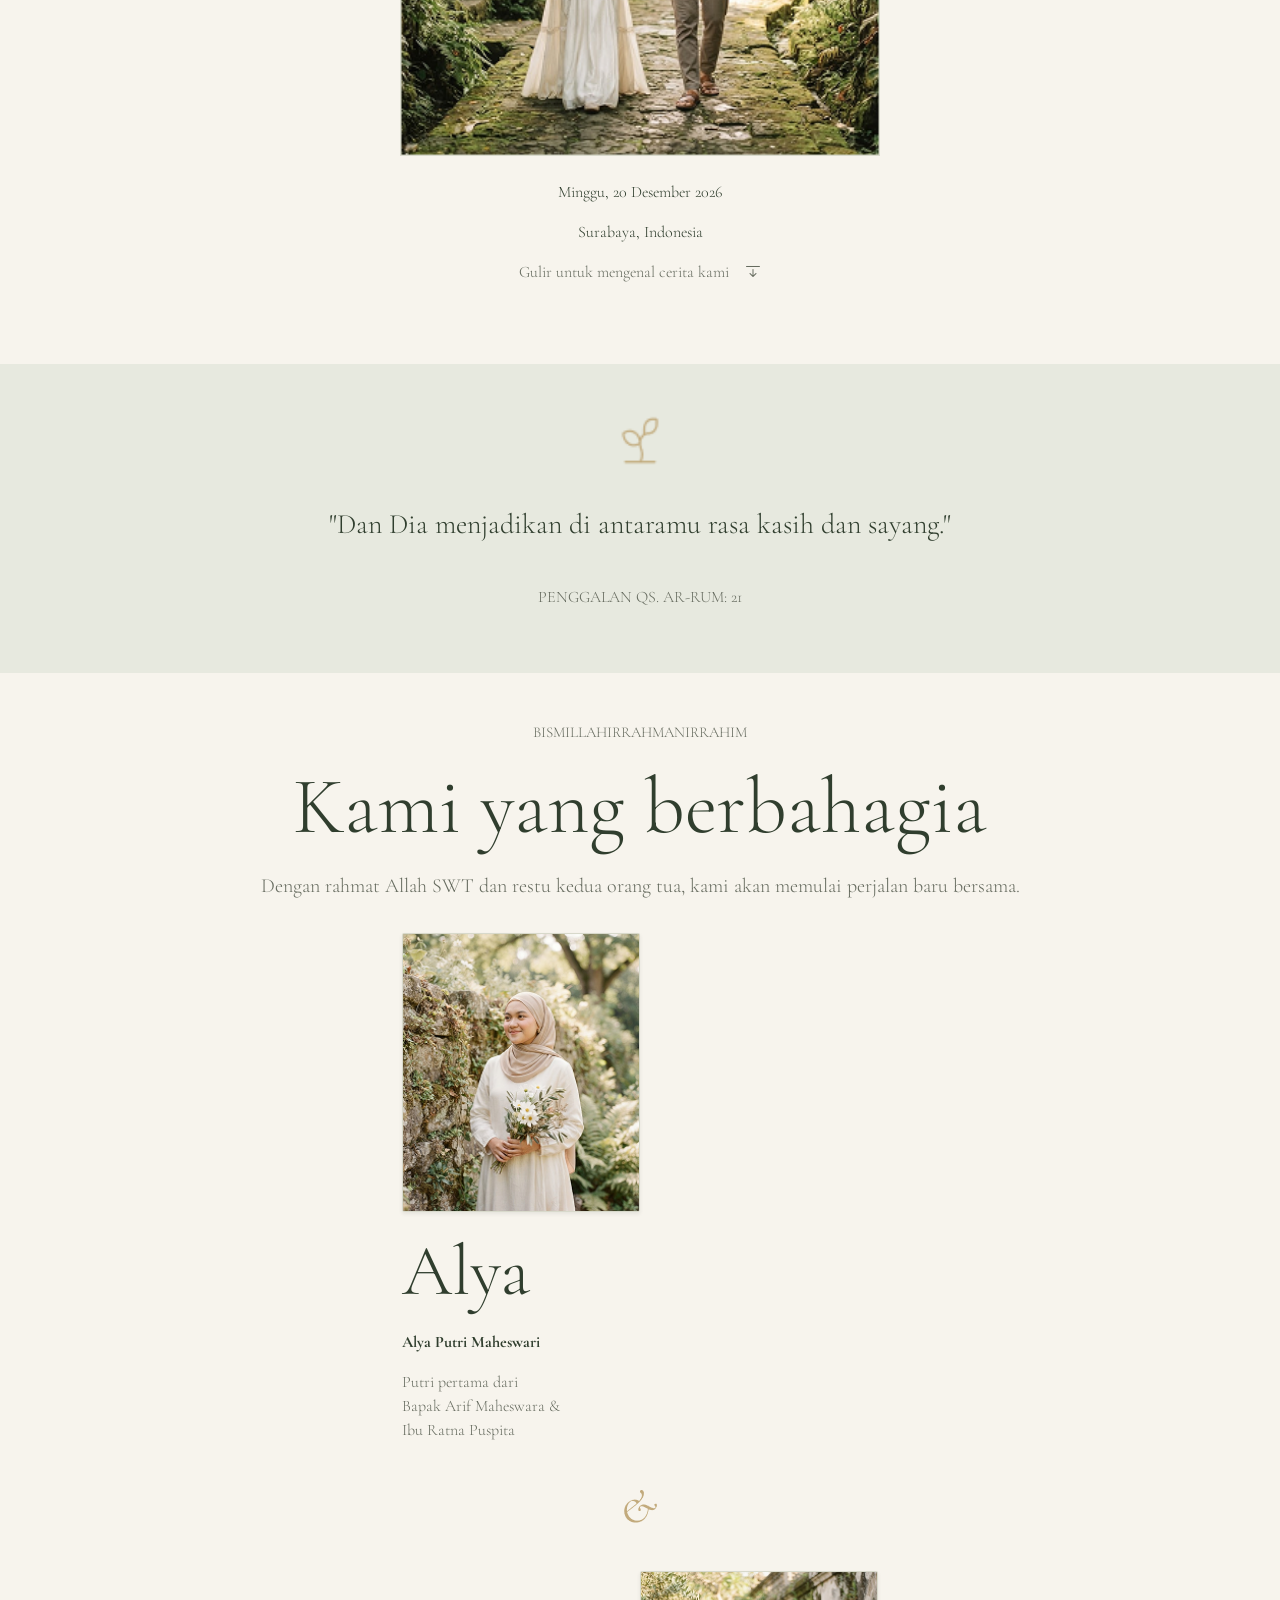
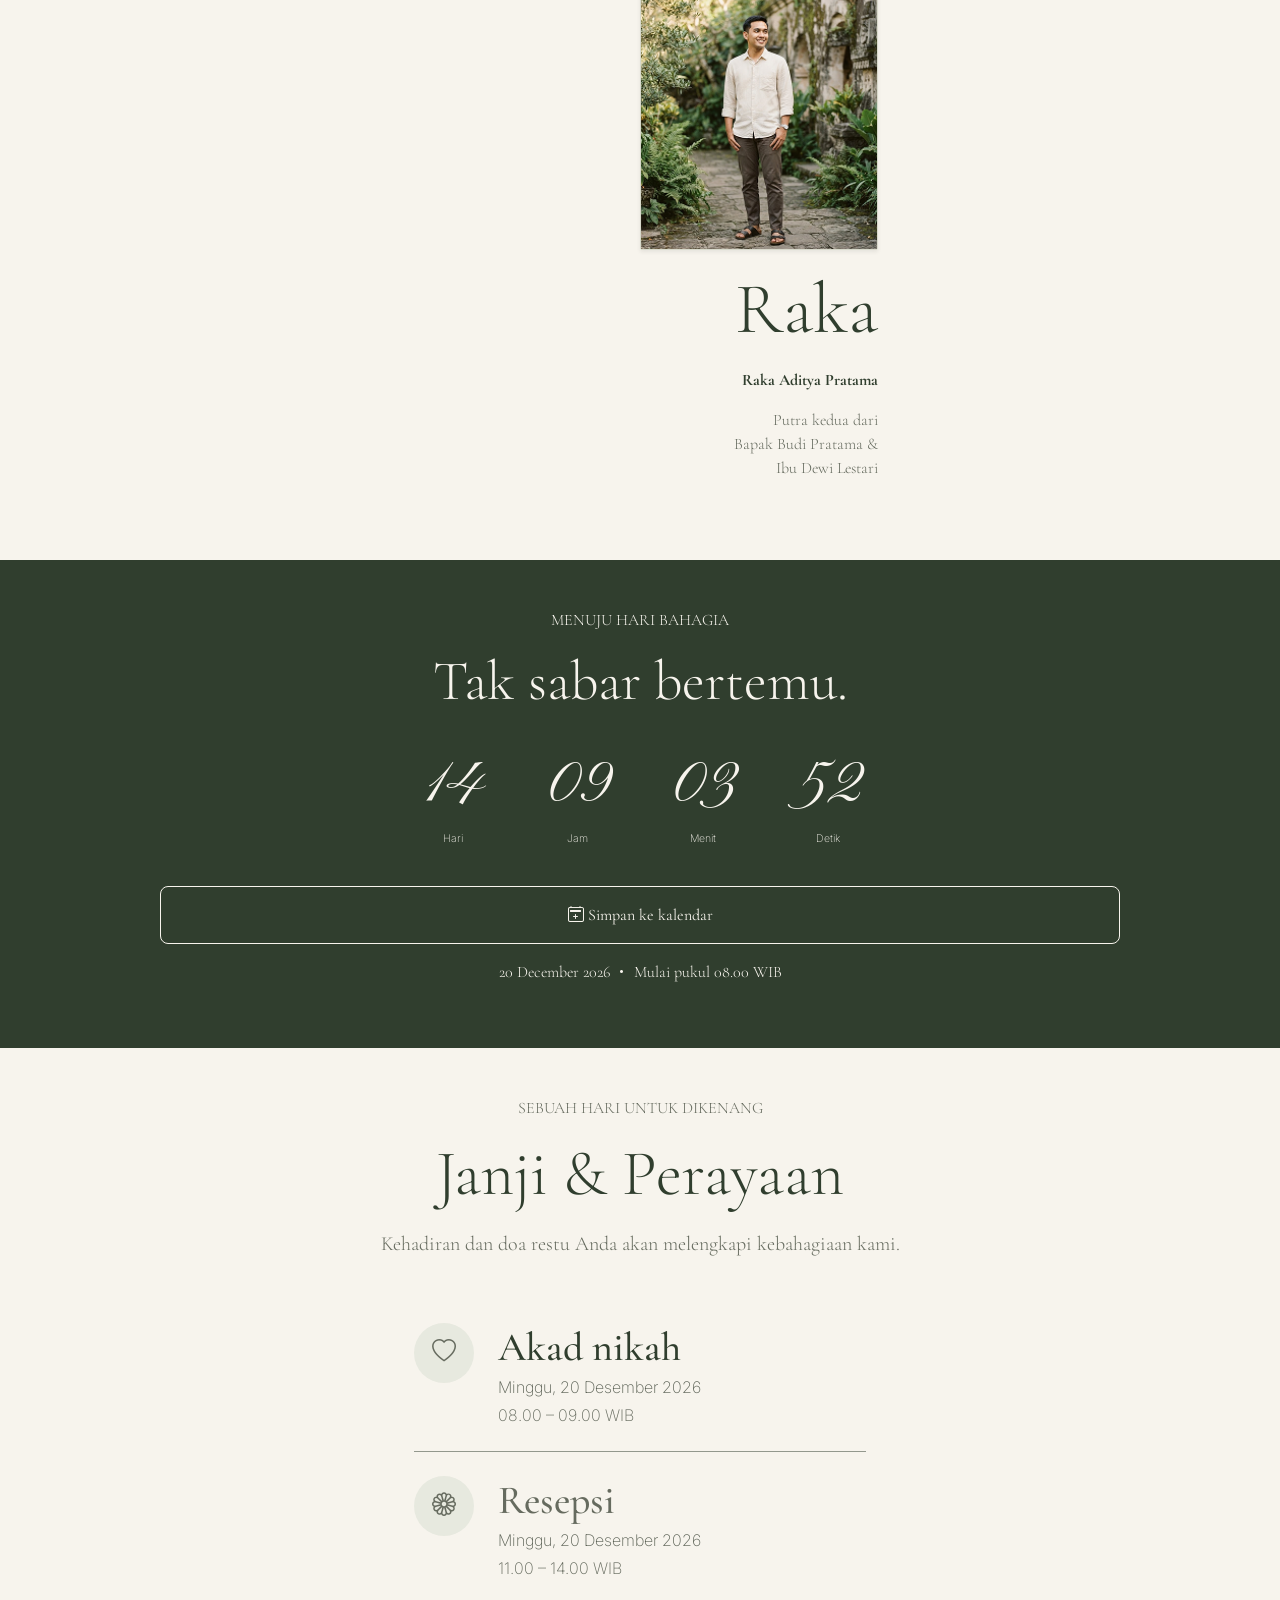
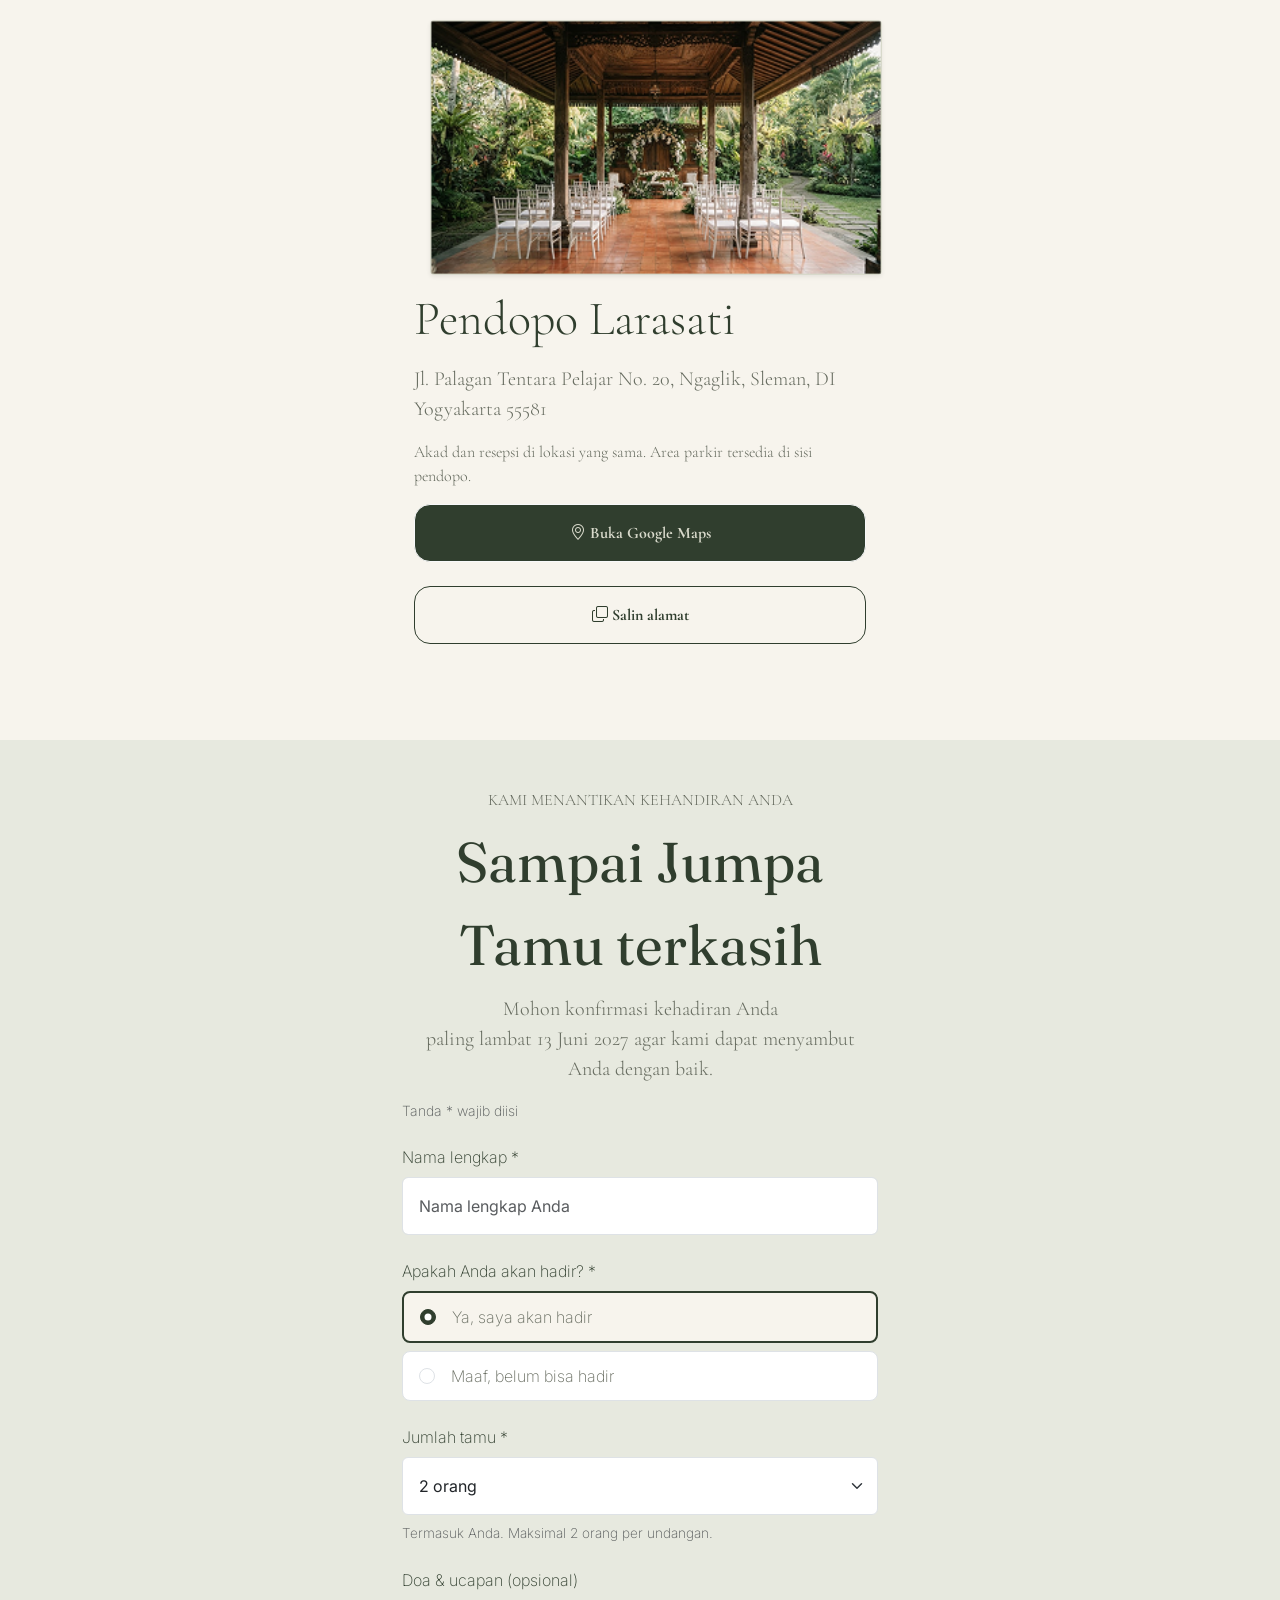
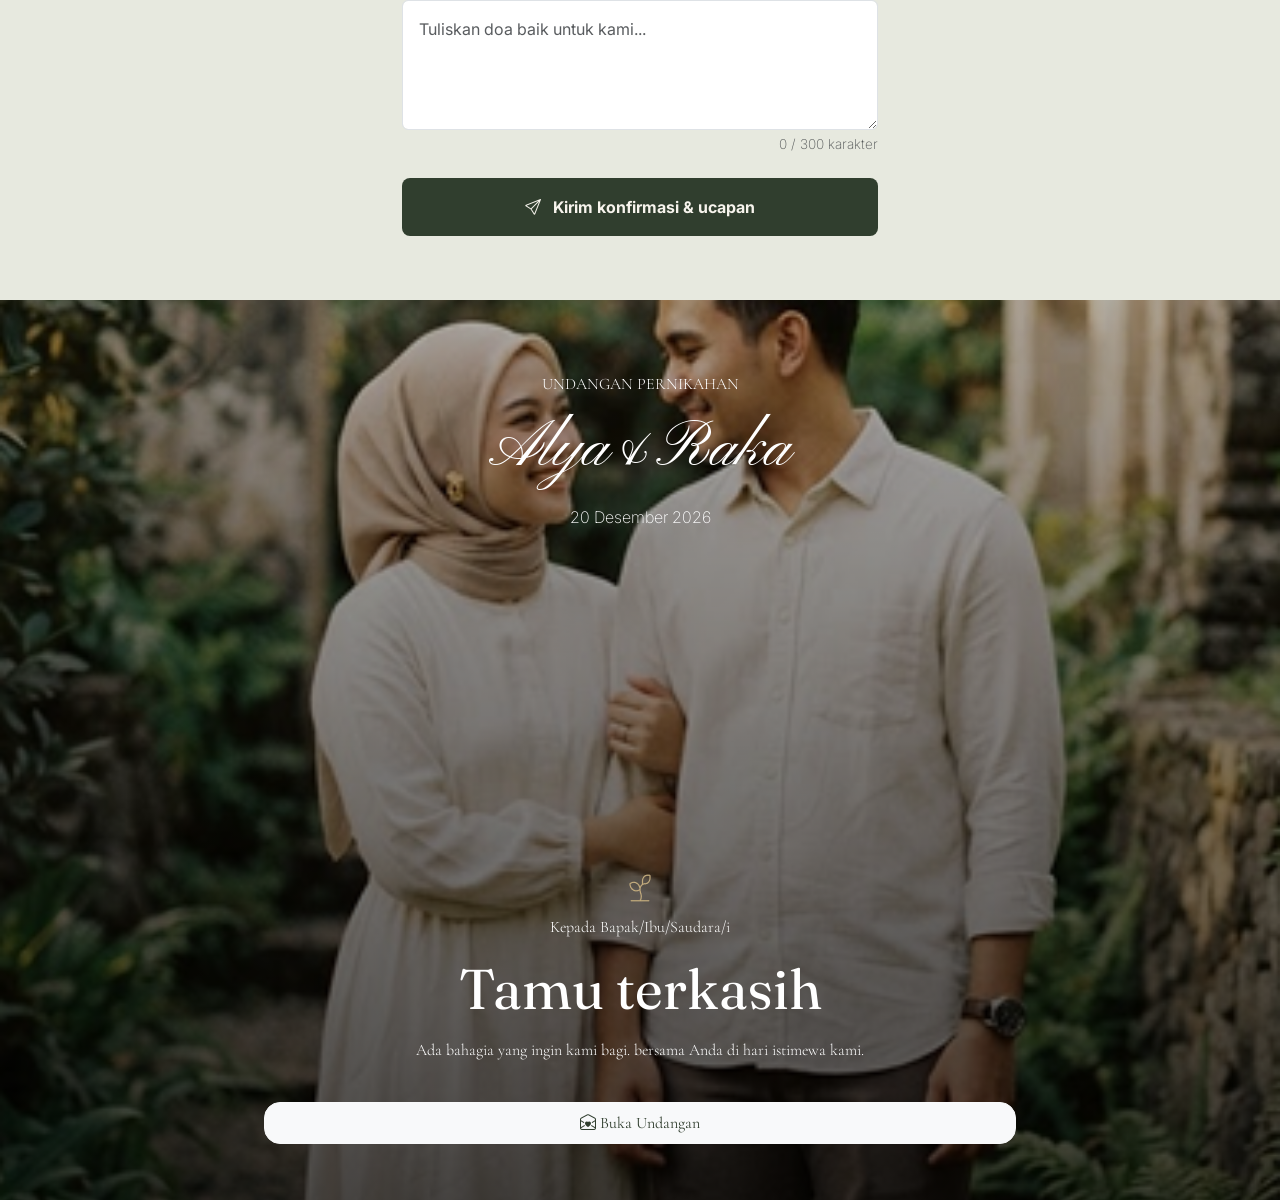
==== commit 97394e4f: "anu adalah pokonya" ====
--- a/index.html
+++ b/index.html
@@ -156,7 +156,69 @@
         <p>KAMI MENANTIKAN KEHANDIRAN ANDA</p>
         <p class="font-serif display-4 color-hijautua" style="font-family: 'Fraunces', serif;">Sampai Jumpa</p>
         <p class="font-serif display-4 color-hijautua" id="nama-tamu-bawah" style="font-family: 'Fraunces', serif;">Tamu terkasih</p>
-    </section>
+        <p class="fs-5">Mohon konfirmasi kehadiran Anda<br>paling lambat 13 Juni 2027 agar kami dapat menyambut <br>Anda dengan baik.</p>
+        <div class="container text-start inter" style="max-width: 500px;">
+            <form>
+                <p class="small text-muted mb-4">Tanda * wajib diisi</p>
+
+                <!-- Input Nama Lengkap -->
+                <div class="mb-4">
+                    <label for="nama" class="form-label color-hijautua">Nama lengkap *</label>
+                    <input type="text" class="form-control p-3 bg-white" id="nama" placeholder="Nama lengkap Anda" required>
+                </div>
+
+                <!-- Input Pilihan Kehadiran (Radio Box) -->
+                <div class="mb-4">
+                    <label class="form-label color-hijautua">Apakah Anda akan hadir? *</label>
+                    
+                    <label class="radio-box d-flex align-items-center gap-3 w-100 mb-2">
+                        <input class="form-check-input m-0" type="radio" name="hadir" value="ya" checked>
+                        <span>Ya, saya akan hadir</span>
+                    </label>
+
+                    <label class="radio-box d-flex align-items-center gap-3 w-100">
+                        <input class="form-check-input m-0" type="radio" name="hadir" value="tidak">
+                        <span>Maaf, belum bisa hadir</span>
+                    </label>
+                </div>
+
+                <div class="mb-4">
+                    <label for="jumlah" class="form-label color-hijautua">Jumlah tamu *</label>
+                    <select class="form-select p-3 bg-white" id="jumlah" required>
+                        <option value="1">1 orang</option>
+                        <option value="2" selected>2 orang</option>
+                    </select>
+                    <div class="form-text mt-2" style="font-size: 0.85rem;">Termasuk Anda. Maksimal 2 orang per undangan.</div>
+                </div>
+
+                <div class="mb-4">
+                    <label for="ucapan" class="form-label color-hijautua">Doa & ucapan (opsional)</label>
+                    <textarea class="form-control p-3 bg-white" id="ucapan" rows="4" maxlength="300" placeholder="Tuliskan doa baik untuk kami..."></textarea>
+                    <div class="text-end form-text mt-1" id="charCount" style="font-size: 0.85rem;">0 / 300 karakter</div>
+                </div>
+
+                <button type="submit" class="btn w-100 py-3 rounded-3 mb-3 fw-bold" style="background-color: #303E2E; color: #F7F4ED;">
+                    <i class="bi bi-send me-2"></i> Kirim konfirmasi & ucapan
+                </button>        
+            </form>
+        </div>
+    </section>
+    <section class="end-section d-flex flex-column align-items-center justify-content-between text-center text-white py-5 vh-100">
+        <div class="top-content mt-4">
+            <p>UNDANGAN PERNIKAHAN</p>
+            <p class="font-serif display-3">Alya&Raka</p>
+            <p class="inter">20 Desember 2026</p>
+        </div>
+        <div class="button-content mb-2 px-4 w-100 mx-auto" style="max-width: 50rem;">
+            <img src="images/sprout.png" style="padding-bottom: 10px;">
+            <p>Kepada Bapak/Ibu/Saudara/i</p>
+            <p class="font-serif display-4" id="nama-tamu" style="font-family: 'Fraunces', serif;">Tamu terkasih</p>
+            <p class="pb-4">Ada bahagia yang ingin kami bagi. bersama Anda di hari istimewa kami.</p>
+            <a href="#isi-undangan" class="btn btn-light py-2 w-100 rounded-4 gap-5 flex-row color-hijautua">
+            <i class="bi bi-envelope-open-heart"></i> Buka Undangan</a>
+        </div>
+    </section>
+
 </body>
 <script>
     const urlParams = new URLSearchParams(window.location.search);
@@ -199,5 +261,15 @@
             document.getElementById("detik").innerText = "00";
         }
     }, 1000);
+
+    const ucapanInput = document.getElementById('ucapan');
+    const charCount = document.getElementById('charCount');
+    
+    if (ucapanInput && charCount) {
+        ucapanInput.addEventListener('input', function() {
+            const length = this.value.length;
+            charCount.innerText = length + " / 300 karakter";
+        });
+    }
 </script>
 </html>
--- a/css/style.css
+++ b/css/style.css
@@ -23,6 +23,14 @@
     background-repeat: no-repeat;
 }
 
+.end-section {
+    background-image: linear-gradient(to bottom, rgba(0, 0, 0, 0.3), rgba(0, 0, 0, 0.7)), url('../images/endpagepot.png');
+    background-size: cover;
+    background-position: center;
+    background-repeat: no-repeat;
+}
+
+
 @media (min-width: 768px) {
     .hero-section {
         background-image: linear-gradient(to bottom, rgba(0, 0, 0, 0.3), rgba(0, 0, 0, 0.7)), url('../images/landingpage.png');
@@ -31,6 +39,14 @@
     .hero-section .display-1 {
         font-size: 5.5rem; 
     }
+
+    .end-section {
+    background-image: linear-gradient(to bottom, rgba(0, 0, 0, 0.3), rgba(0, 0, 0, 0.7)), url('../images/endpage.png');
+    background-size: cover;
+    background-position: center;
+    background-repeat: no-repeat;
+}
+
 }
 
 .link-mati {
@@ -47,3 +63,31 @@
 .bgcolor-cream {
     background-color: #F7F4ED;
 }
+
+.radio-box {
+    background-color: white;
+    border: 1px solid #dee2e6;
+    border-radius: 8px;
+    padding: 12px 16px;
+    cursor: pointer;
+    transition: all 0.2s ease-in-out;
+}
+
+
+.radio-box:has(input:checked) {
+    border: 2px solid #303E2E;
+    background-color: #F7F4ED; 
+}
+
+.radio-box .form-check-input:checked {
+    background-color: #303E2E;
+    border-color: #303E2E;
+}
+
+.end-section {
+    background-image: linear-gradient(to bottom, rgba(0, 0, 0, 0.3), rgba(0, 0, 0, 0.7)), url('../images/landingpagepot.png');
+    background-size: cover;
+    background-position: center;
+    background-repeat: no-repeat;
+}
+
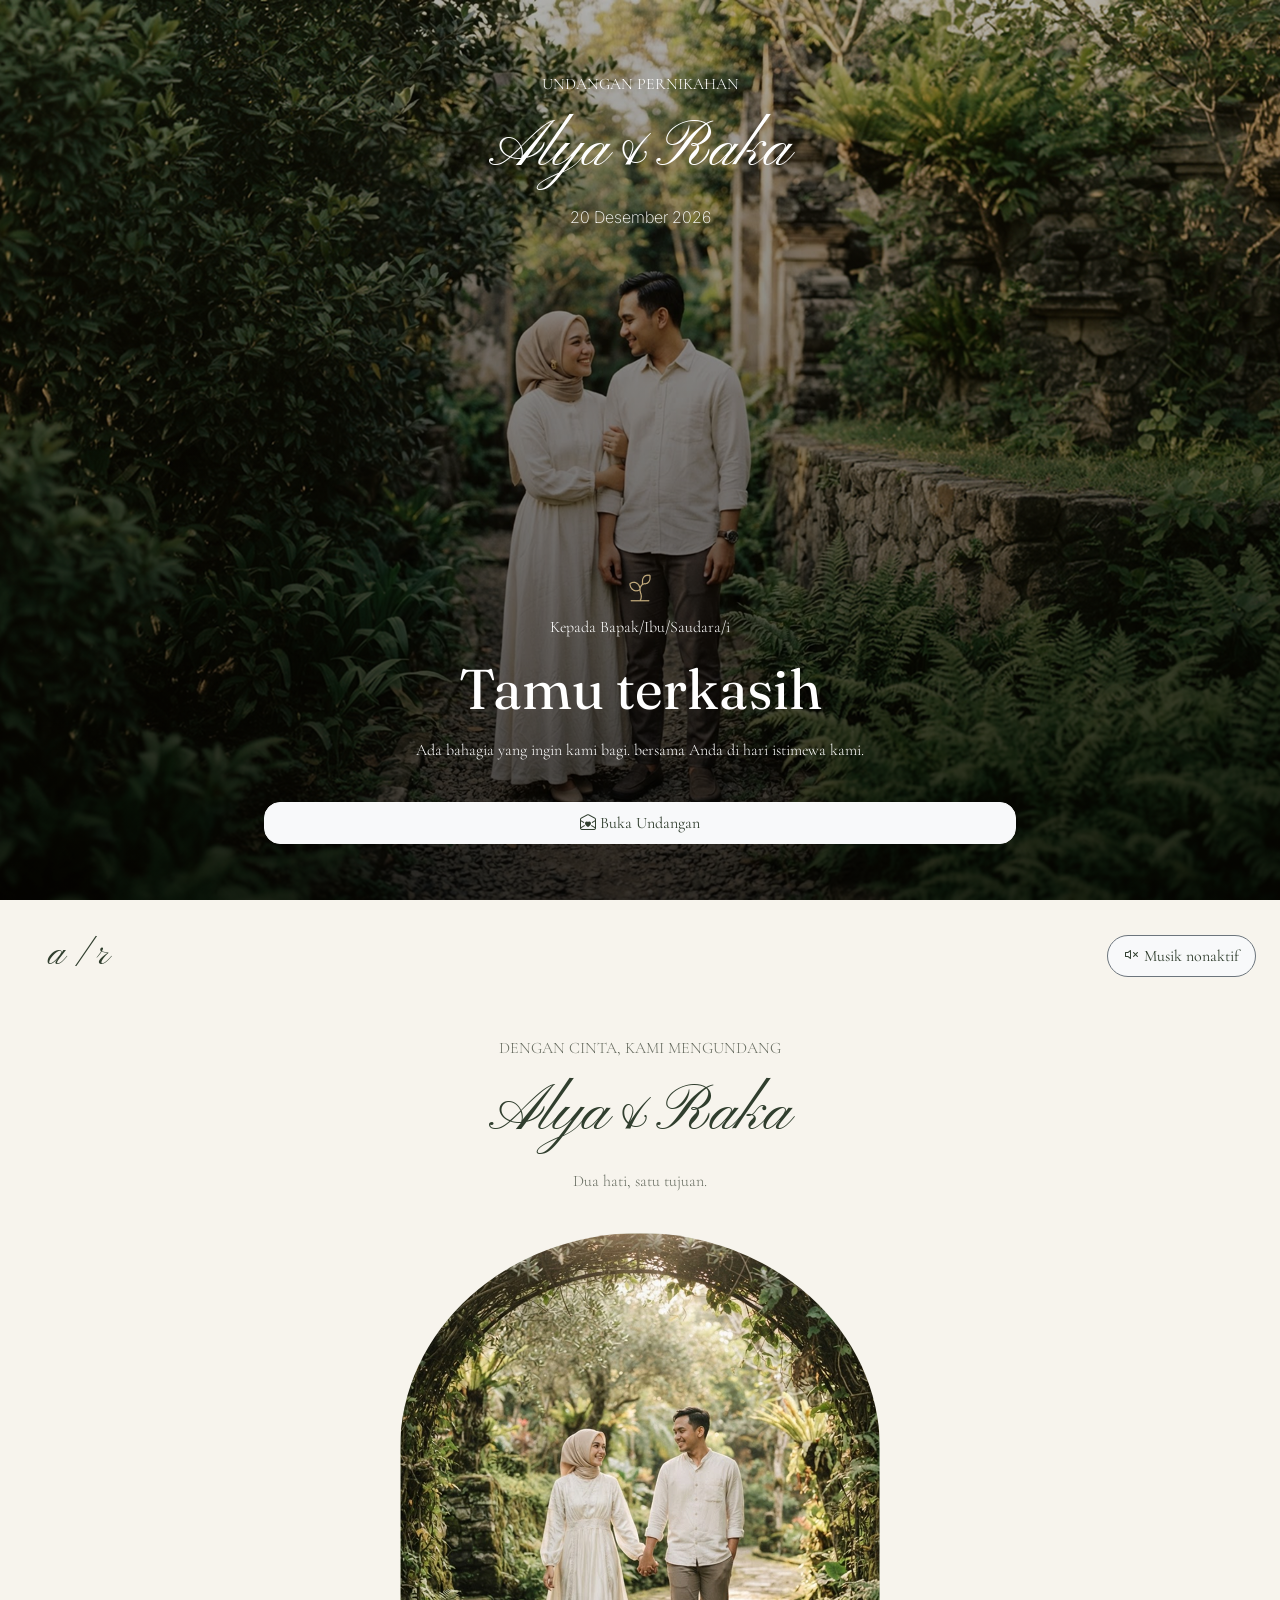
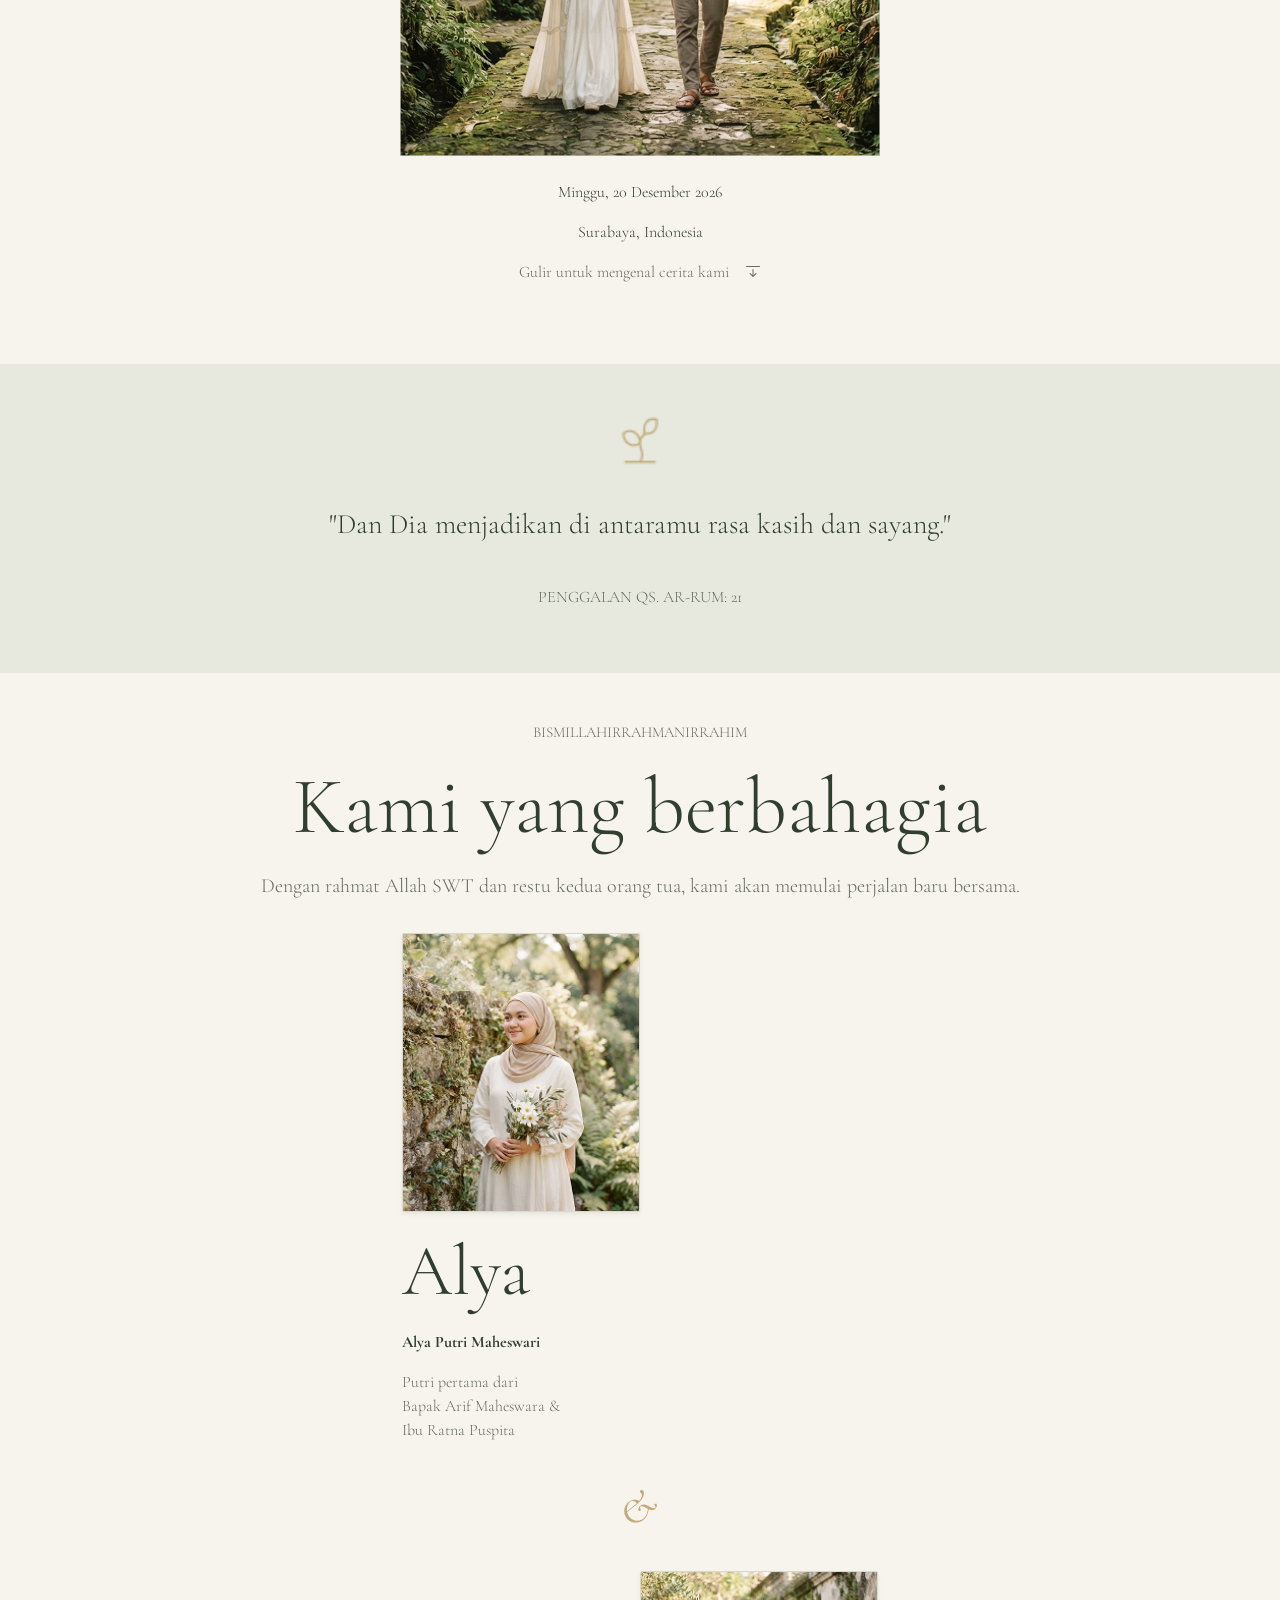
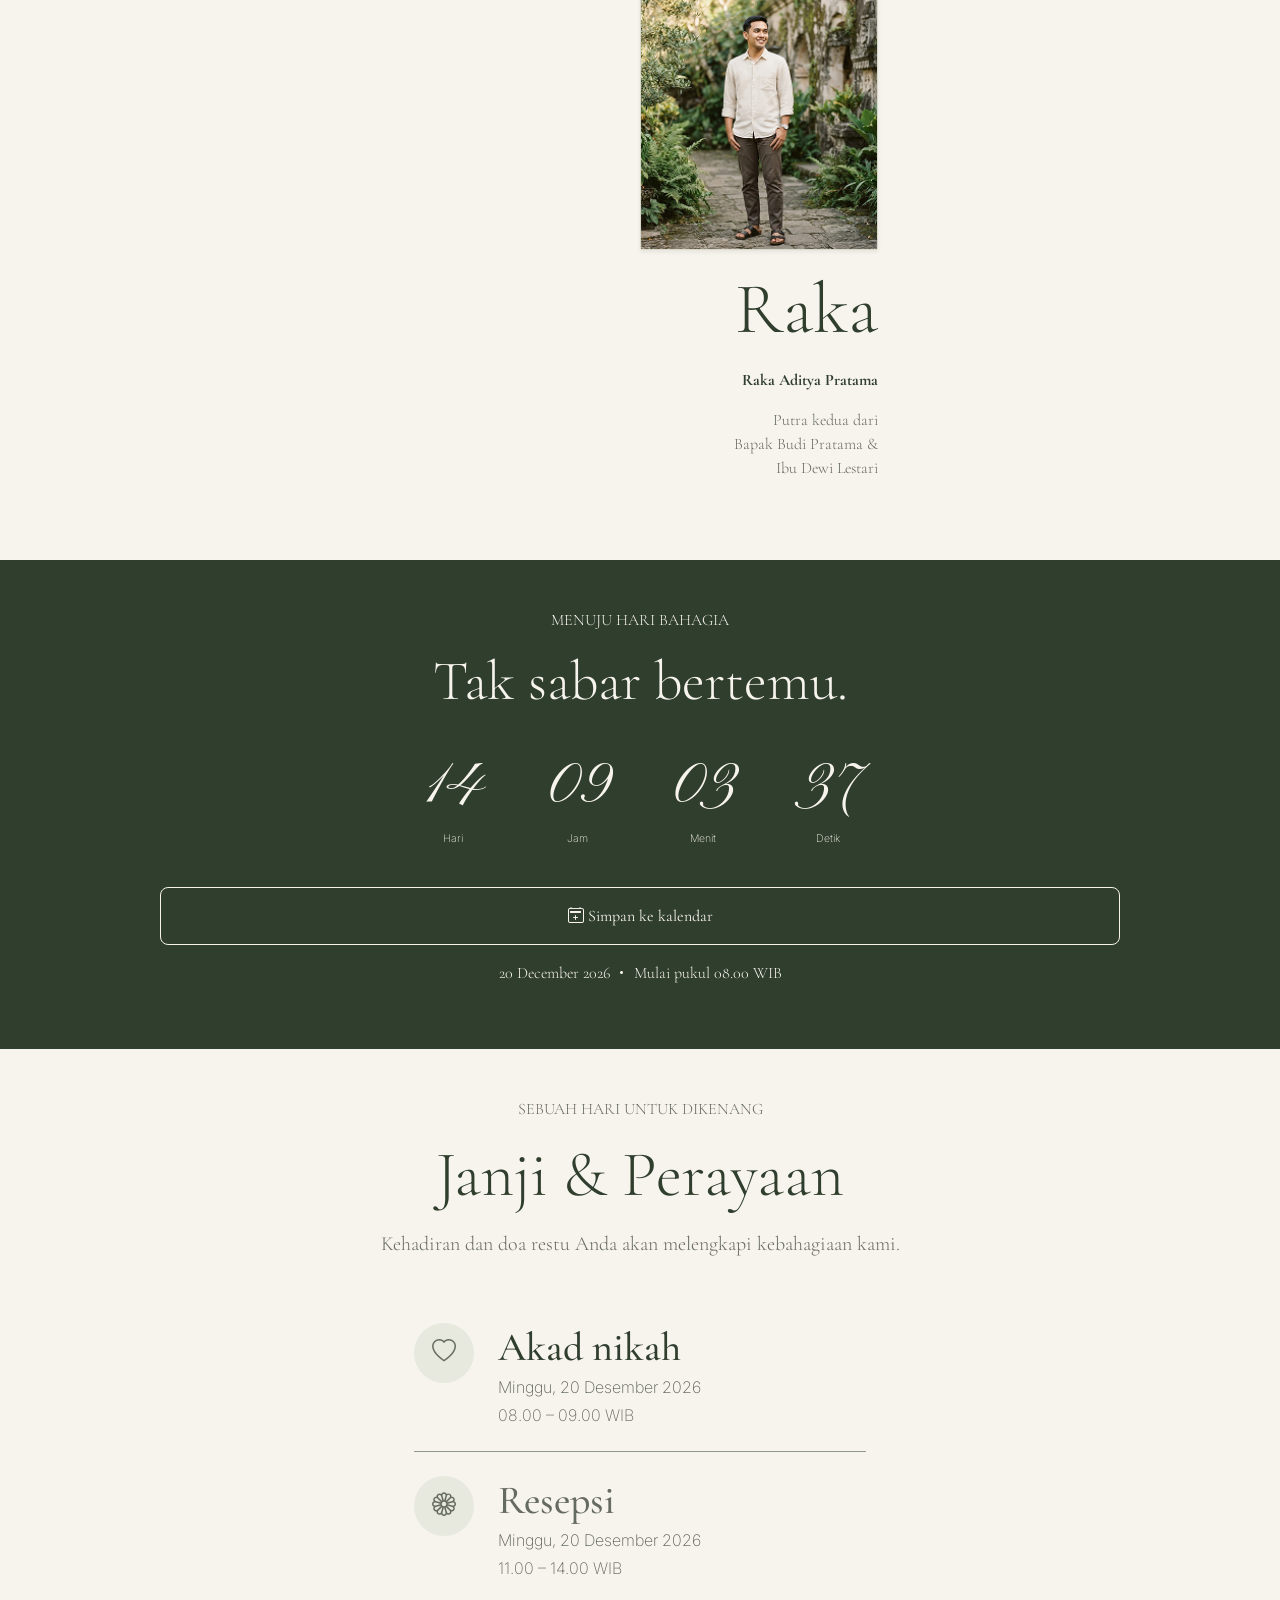
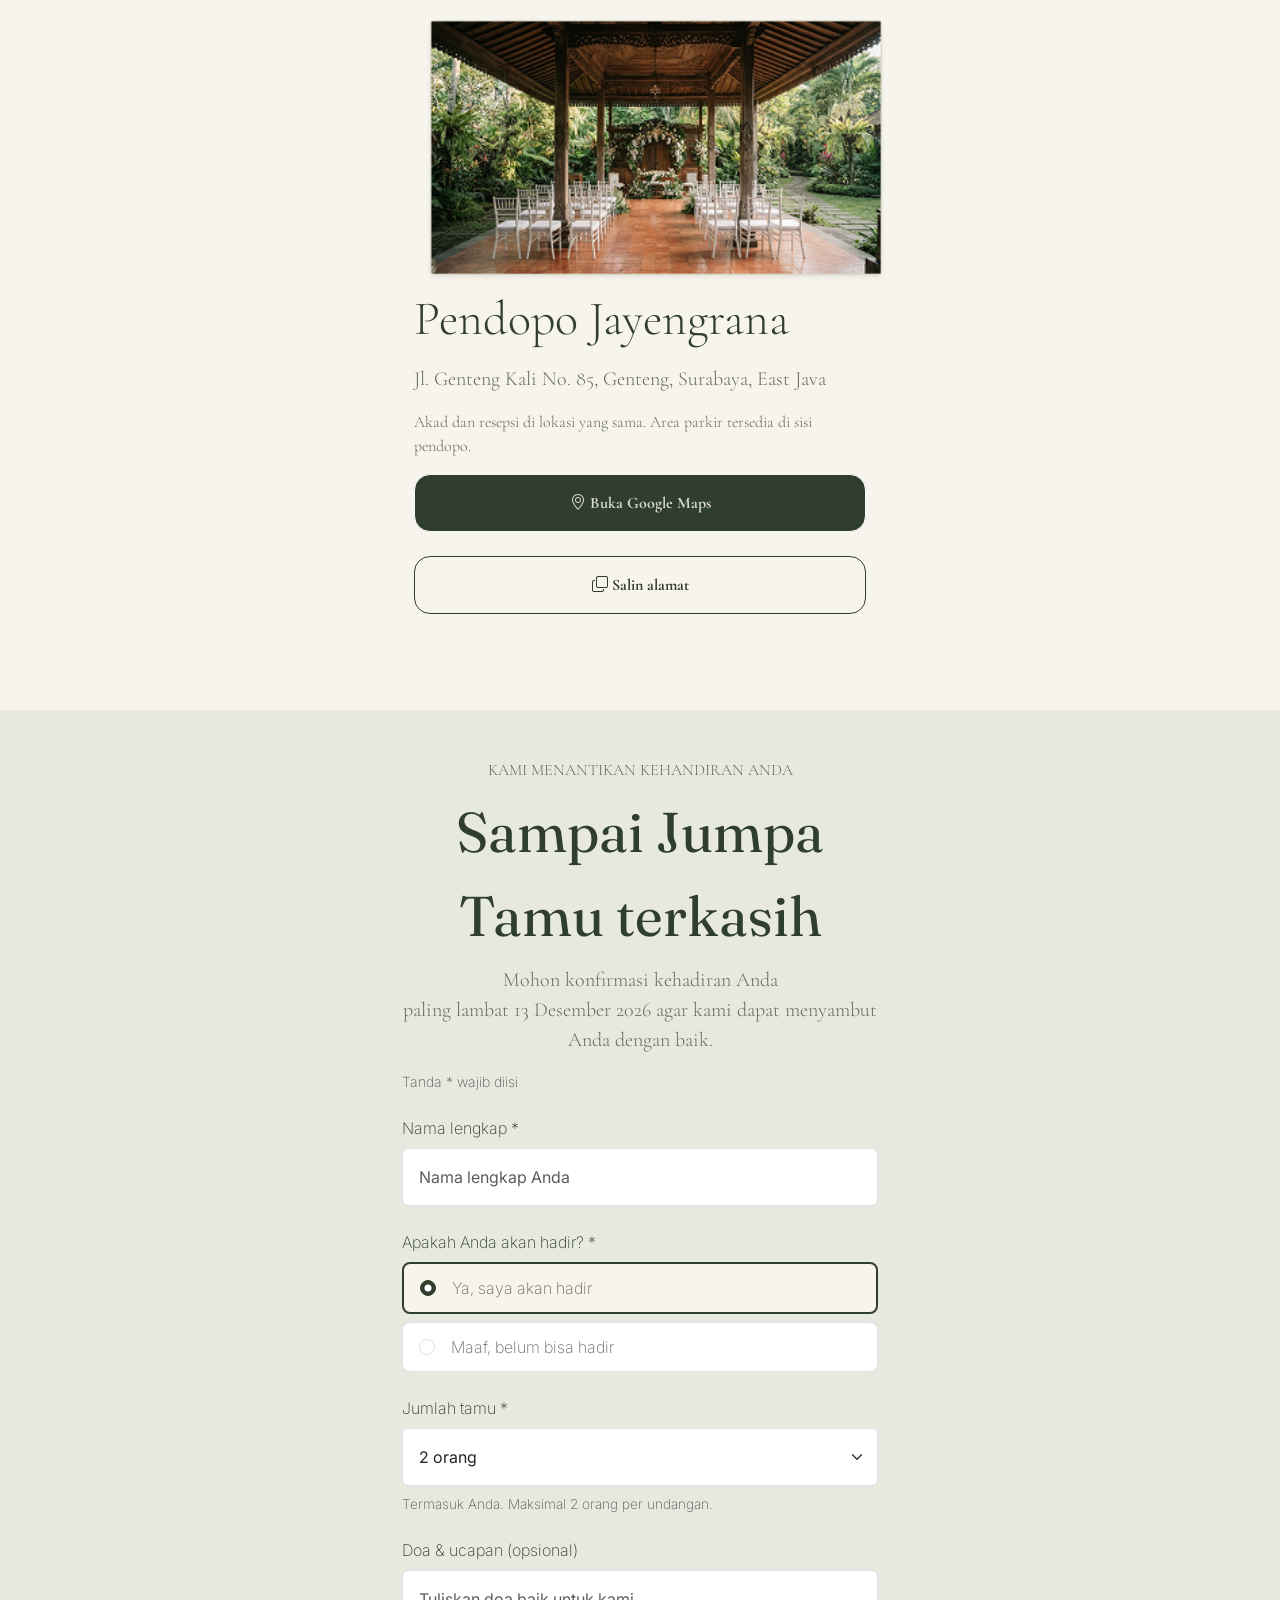
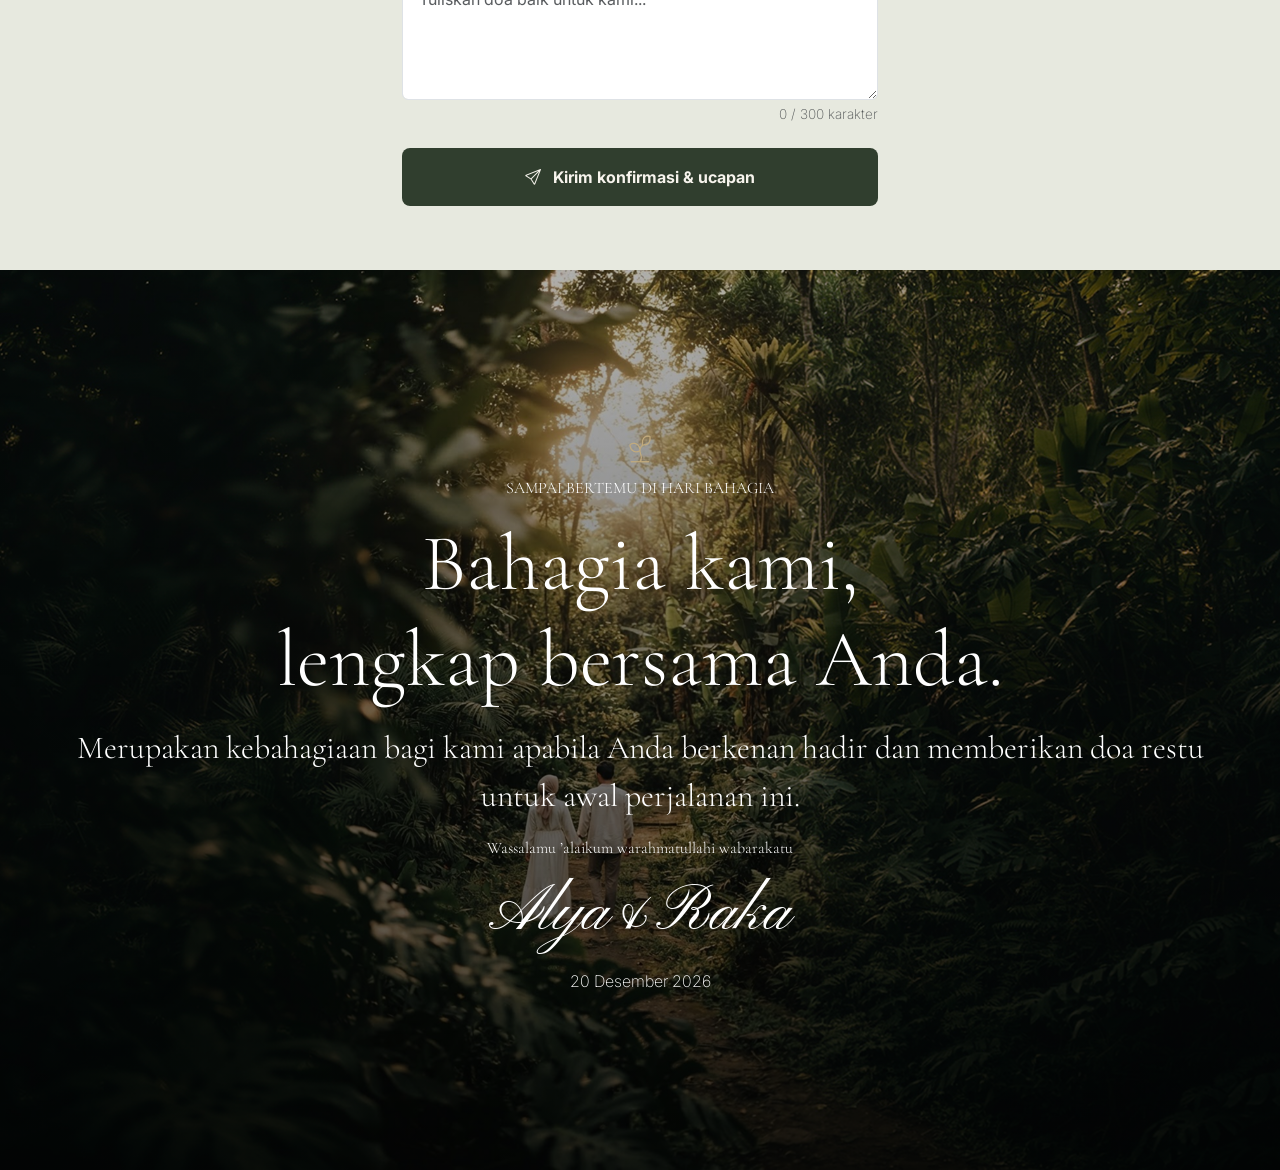
==== commit a6aa01b8: "front end done. disuruh tidur" ====
--- a/index.html
+++ b/index.html
@@ -143,12 +143,12 @@
         </div>
         <div>
             <img src="images/tempat.png" alt="Lokasi Acara" class="img-fluid rounded-1 m-3 w-100 shadow-sm" style="object-fit: cover;">
-            <p class="display-5 color-hijautua">Pendopo Larasati</p>
-            <p class="fs-5">Jl. Palagan Tentara Pelajar No. 20, Ngaglik, Sleman, DI Yogyakarta 55581</p>
+            <p class="display-5 color-hijautua">Pendopo Jayengrana</p>
+            <p class="fs-5">Jl. Genteng Kali No. 85, Genteng, Surabaya, East Java</p>
             <p class="">Akad dan resepsi di lokasi yang sama. Area parkir tersedia di sisi pendopo.</p>
-            <a href="" class="btn btn-light p-3 w-100 rounded-4 gap-5 flex-row fw-bold" style="background-color: #303E2E; color:#D8D9CB;">
+            <a href="https://maps.app.goo.gl/8givzGSzCG5Fs6e29" target="_blank" class="btn btn-light p-3 w-100 rounded-4 gap-5 flex-row fw-bold" style="background-color: #303E2E; color:#D8D9CB;">
             <i class="bi bi-geo-alt"></i> Buka Google Maps</a>
-            <button href="" class="btn btn-outline mt-4 p-3 w-100 rounded-4 gap-5 flex-row fw-bold" style="border-color:#303E2E; color:#303E2E;">
+            <button onclick="salinTeks()" class="btn btn-outline mt-4 p-3 w-100 rounded-4 gap-5 flex-row fw-bold" style="border-color:#303E2E; color:#303E2E;">
             <i class="bi bi-copy"></i> Salin alamat</button>
         </div>
     </section>
@@ -156,18 +156,16 @@
         <p>KAMI MENANTIKAN KEHANDIRAN ANDA</p>
         <p class="font-serif display-4 color-hijautua" style="font-family: 'Fraunces', serif;">Sampai Jumpa</p>
         <p class="font-serif display-4 color-hijautua" id="nama-tamu-bawah" style="font-family: 'Fraunces', serif;">Tamu terkasih</p>
-        <p class="fs-5">Mohon konfirmasi kehadiran Anda<br>paling lambat 13 Juni 2027 agar kami dapat menyambut <br>Anda dengan baik.</p>
+        <p class="fs-5">Mohon konfirmasi kehadiran Anda<br>paling lambat 13 Desember 2026 agar kami dapat menyambut <br>Anda dengan baik.</p>
         <div class="container text-start inter" style="max-width: 500px;">
             <form>
                 <p class="small text-muted mb-4">Tanda * wajib diisi</p>
 
-                <!-- Input Nama Lengkap -->
                 <div class="mb-4">
                     <label for="nama" class="form-label color-hijautua">Nama lengkap *</label>
                     <input type="text" class="form-control p-3 bg-white" id="nama" placeholder="Nama lengkap Anda" required>
                 </div>
 
-                <!-- Input Pilihan Kehadiran (Radio Box) -->
                 <div class="mb-4">
                     <label class="form-label color-hijautua">Apakah Anda akan hadir? *</label>
                     
@@ -203,19 +201,14 @@
             </form>
         </div>
     </section>
-    <section class="end-section d-flex flex-column align-items-center justify-content-between text-center text-white py-5 vh-100">
-        <div class="top-content mt-4">
-            <p>UNDANGAN PERNIKAHAN</p>
+    <section class="end-section d-flex flex-column align-items-center justify-content-center text-center text-white py-5 px-5 vh-100">
+            <img src="images/sprout.png" style="padding-bottom: 10px;">
+            <p>SAMPAI BERTEMU DI HARI BAHAGIA</p>
+            <p class="display-1">Bahagia kami,<br>lengkap bersama Anda.</p>
+            <p class="fs-2">Merupakan kebahagiaan bagi kami apabila Anda berkenan hadir dan memberikan doa restu untuk awal perjalanan ini.</p>
+            <p class="fs3">Wassalamu ’alaikum warahmatullahi wabarakatu</p>
             <p class="font-serif display-3">Alya&Raka</p>
             <p class="inter">20 Desember 2026</p>
-        </div>
-        <div class="button-content mb-2 px-4 w-100 mx-auto" style="max-width: 50rem;">
-            <img src="images/sprout.png" style="padding-bottom: 10px;">
-            <p>Kepada Bapak/Ibu/Saudara/i</p>
-            <p class="font-serif display-4" id="nama-tamu" style="font-family: 'Fraunces', serif;">Tamu terkasih</p>
-            <p class="pb-4">Ada bahagia yang ingin kami bagi. bersama Anda di hari istimewa kami.</p>
-            <a href="#isi-undangan" class="btn btn-light py-2 w-100 rounded-4 gap-5 flex-row color-hijautua">
-            <i class="bi bi-envelope-open-heart"></i> Buka Undangan</a>
         </div>
     </section>
 
@@ -271,5 +264,16 @@
             charCount.innerText = length + " / 300 karakter";
         });
     }
+
+    function salinTeks() {
+        const teks = "Jl. Genteng Kali No. 85, Genteng, Surabaya, East Java";
+
+        navigator.clipboard.writeText(teks).then(() => {
+            alert("Alamat berhasil disalin!");
+        }).catch(err => {
+            console.error("Gagal menyalin alamat: ", err);
+        });
+    }
+    
 </script>
 </html>
--- a/css/style.css
+++ b/css/style.css
@@ -24,7 +24,7 @@
 }
 
 .end-section {
-    background-image: linear-gradient(to bottom, rgba(0, 0, 0, 0.3), rgba(0, 0, 0, 0.7)), url('../images/endpagepot.png');
+    background-image: linear-gradient(to bottom, rgba(6, 64, 6, 0.495), rgba(0, 0, 0, 0.7)), url('../images/endpagepot.png');
     background-size: cover;
     background-position: center;
     background-repeat: no-repeat;
@@ -46,7 +46,6 @@
     background-position: center;
     background-repeat: no-repeat;
 }
-
 }
 
 .link-mati {
@@ -84,10 +83,3 @@
     border-color: #303E2E;
 }
 
-.end-section {
-    background-image: linear-gradient(to bottom, rgba(0, 0, 0, 0.3), rgba(0, 0, 0, 0.7)), url('../images/landingpagepot.png');
-    background-size: cover;
-    background-position: center;
-    background-repeat: no-repeat;
-}
-
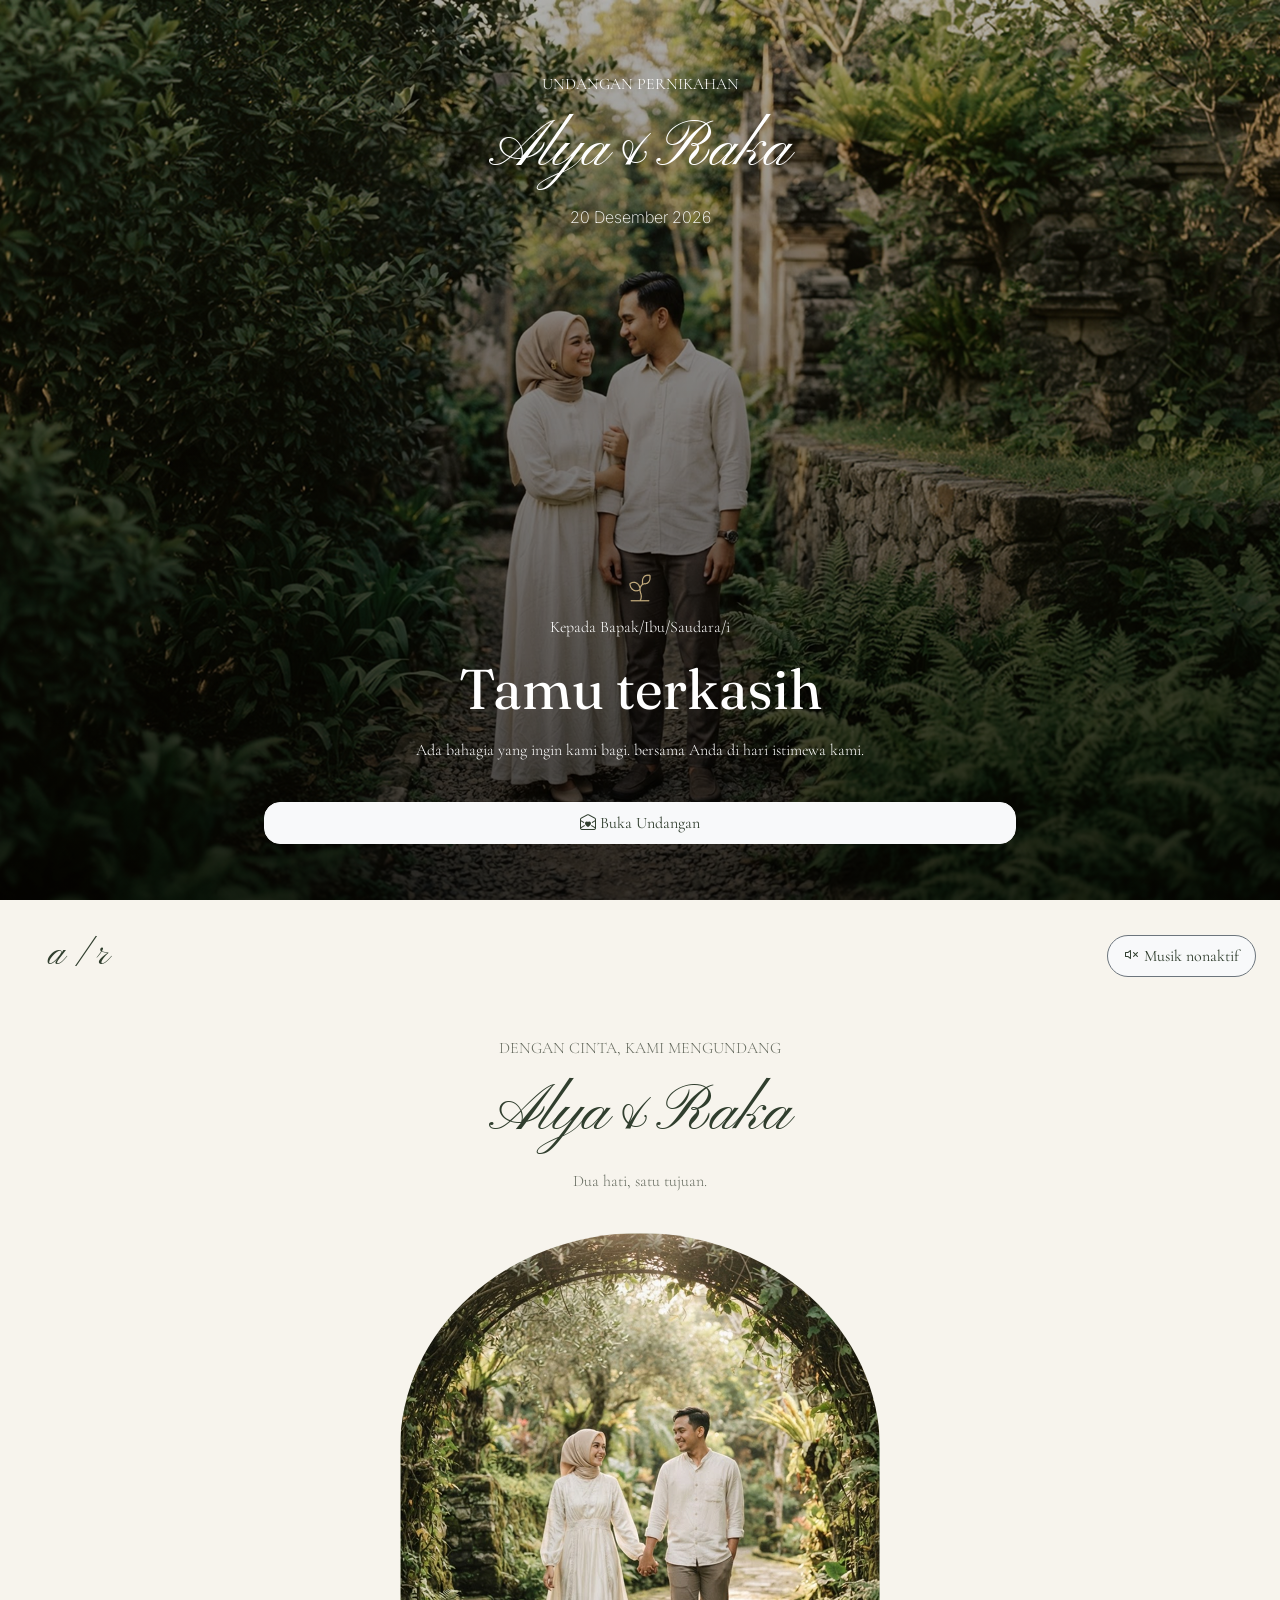
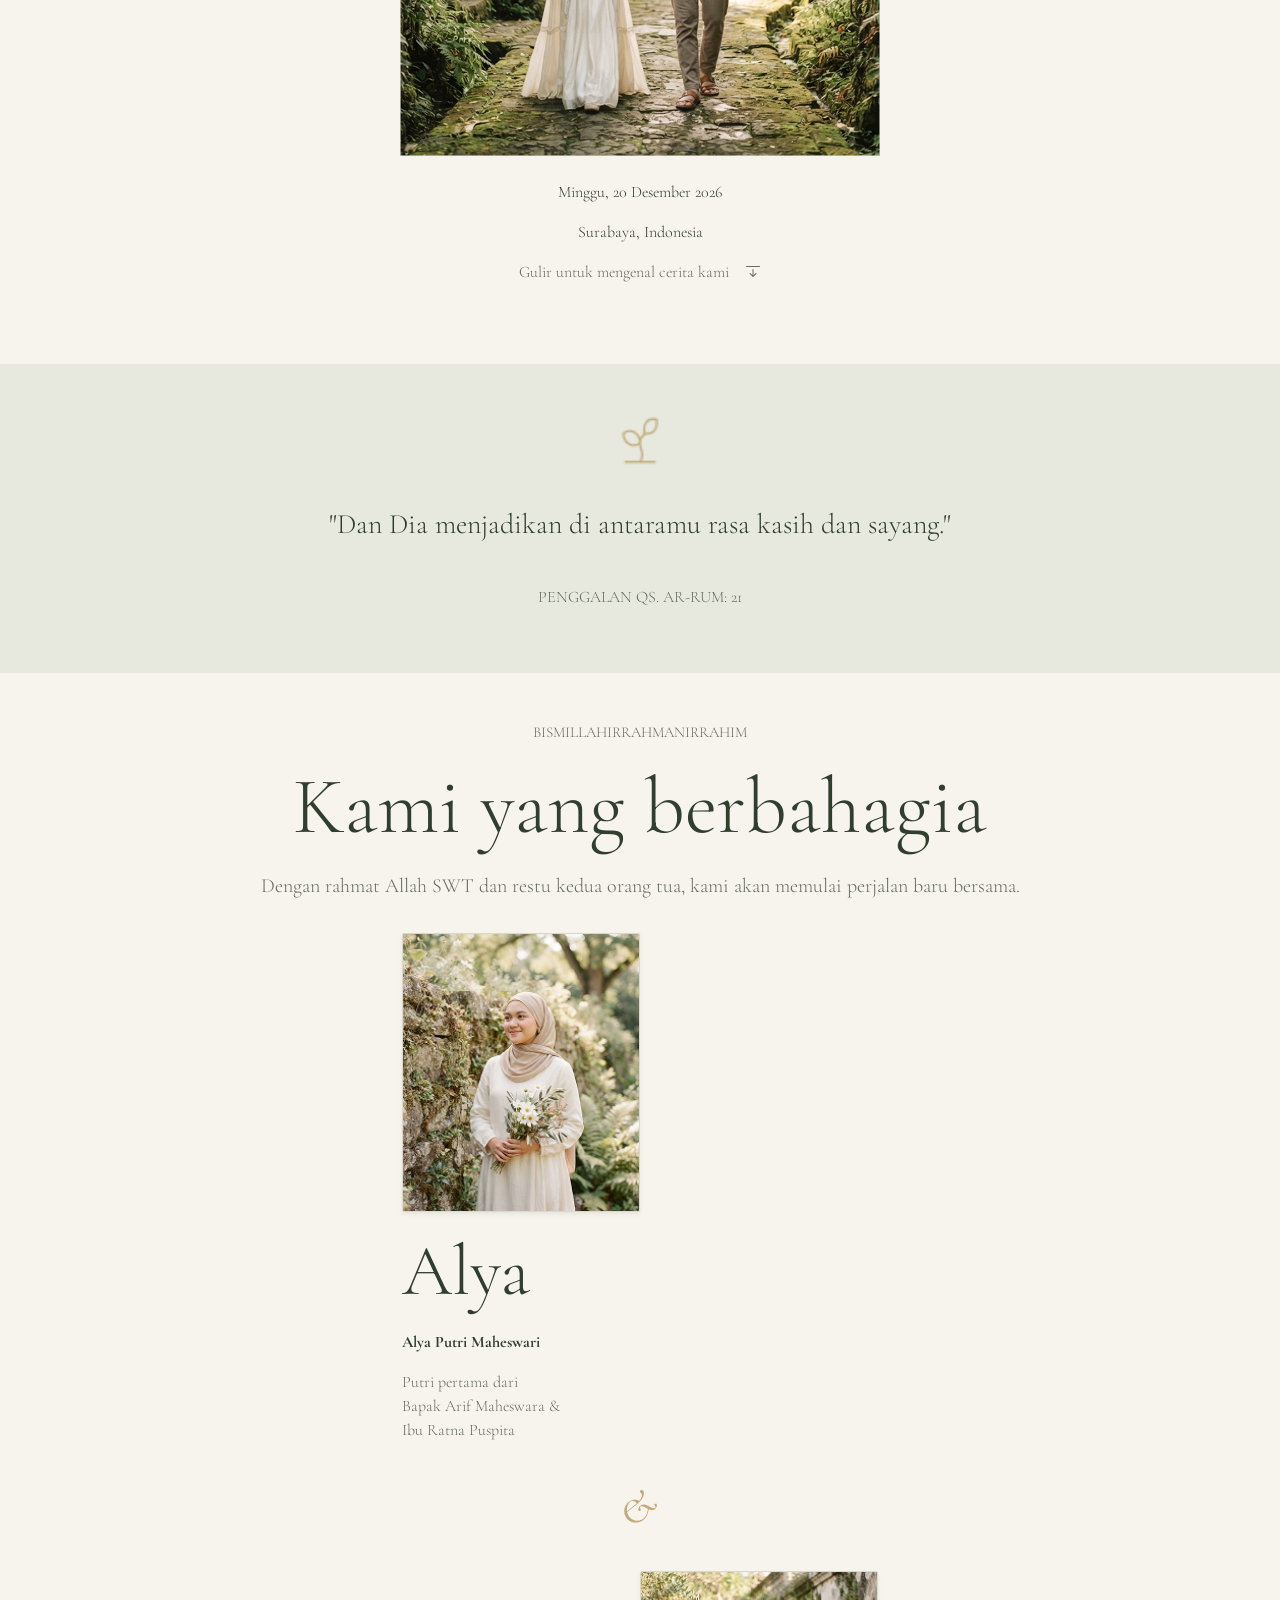
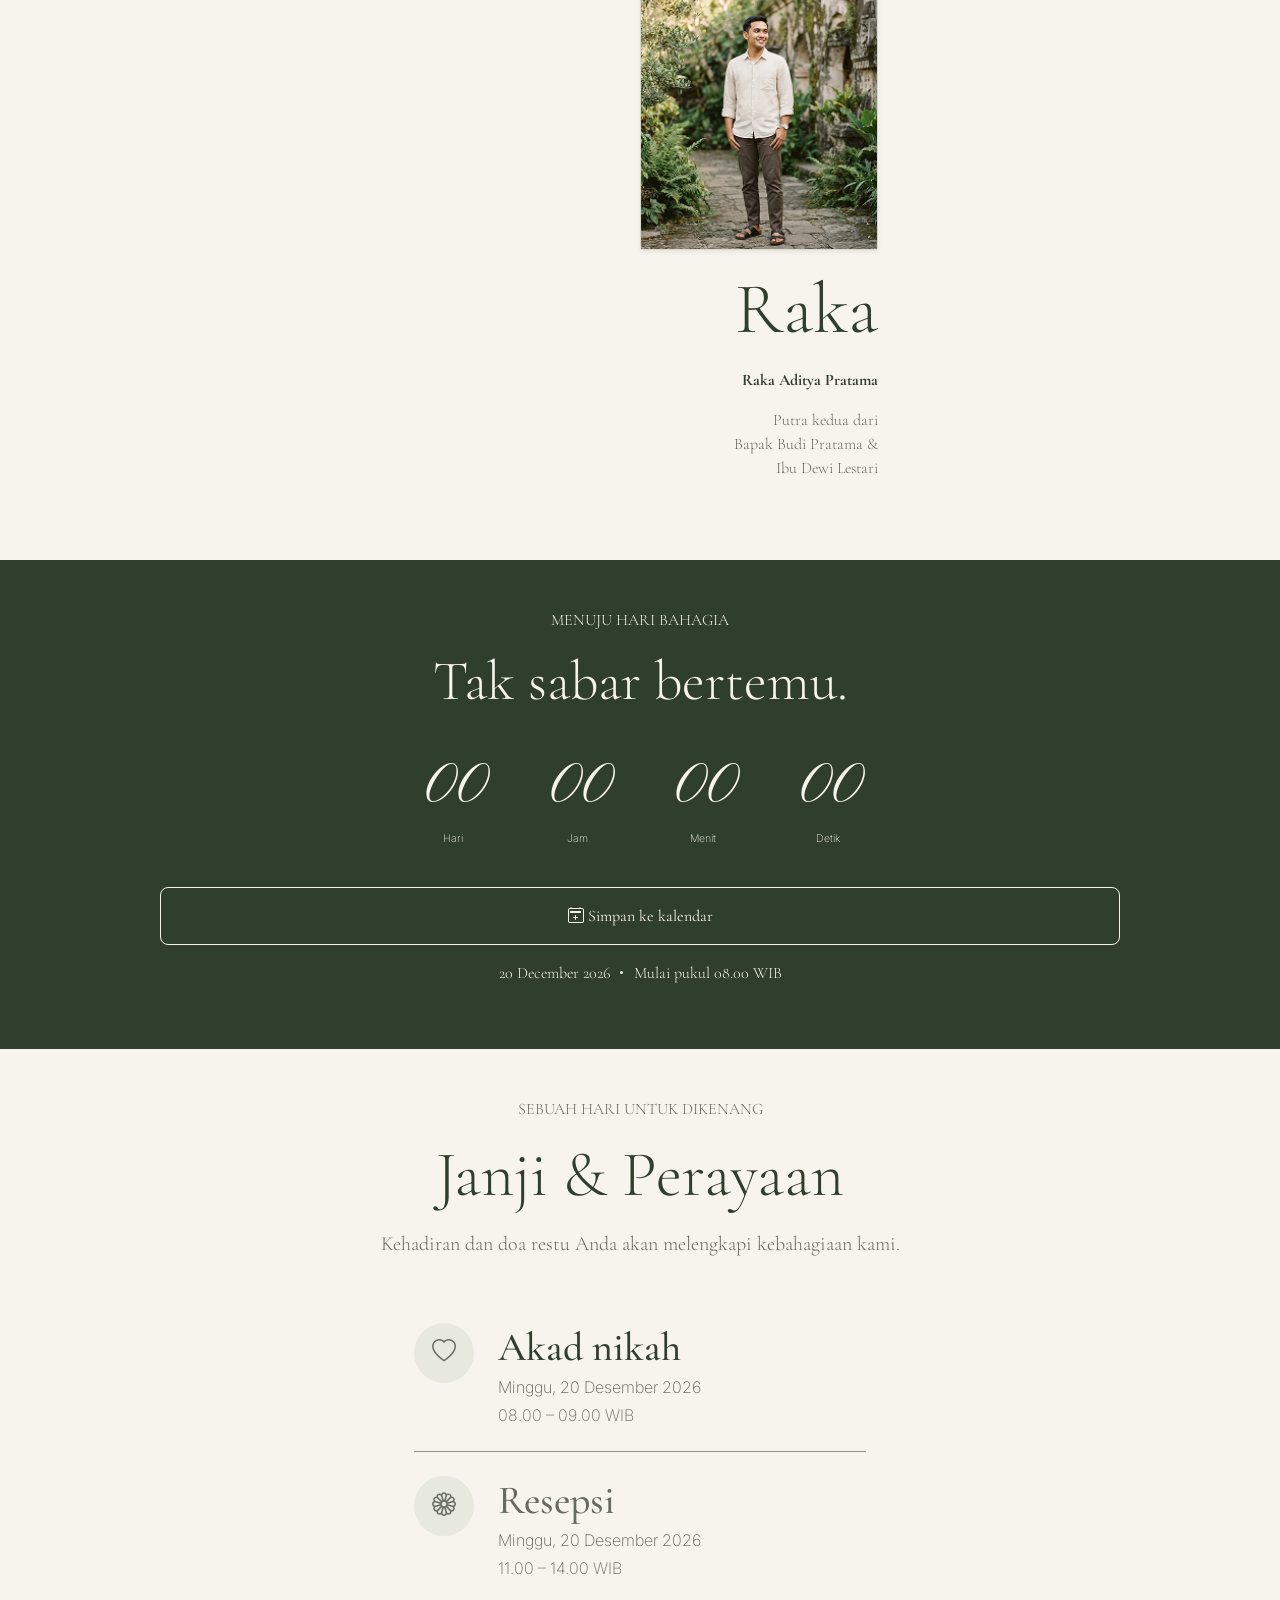
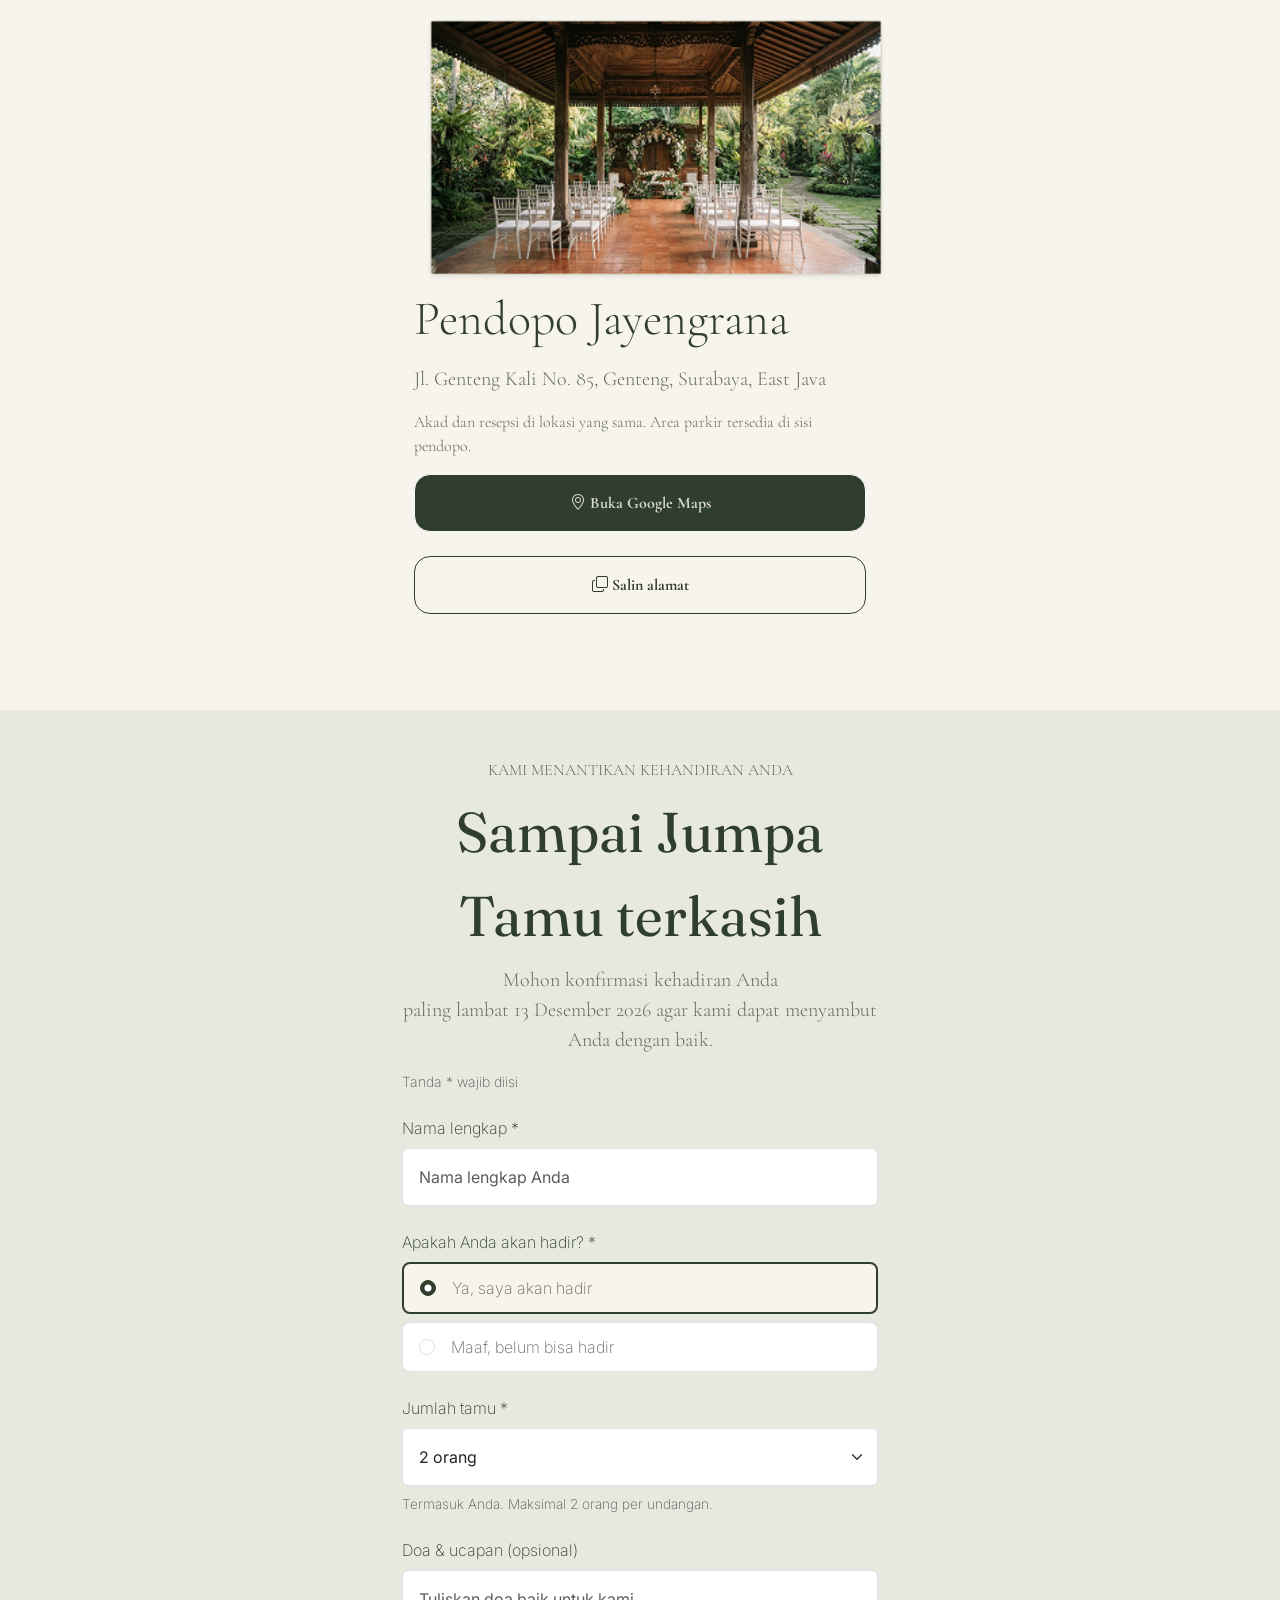
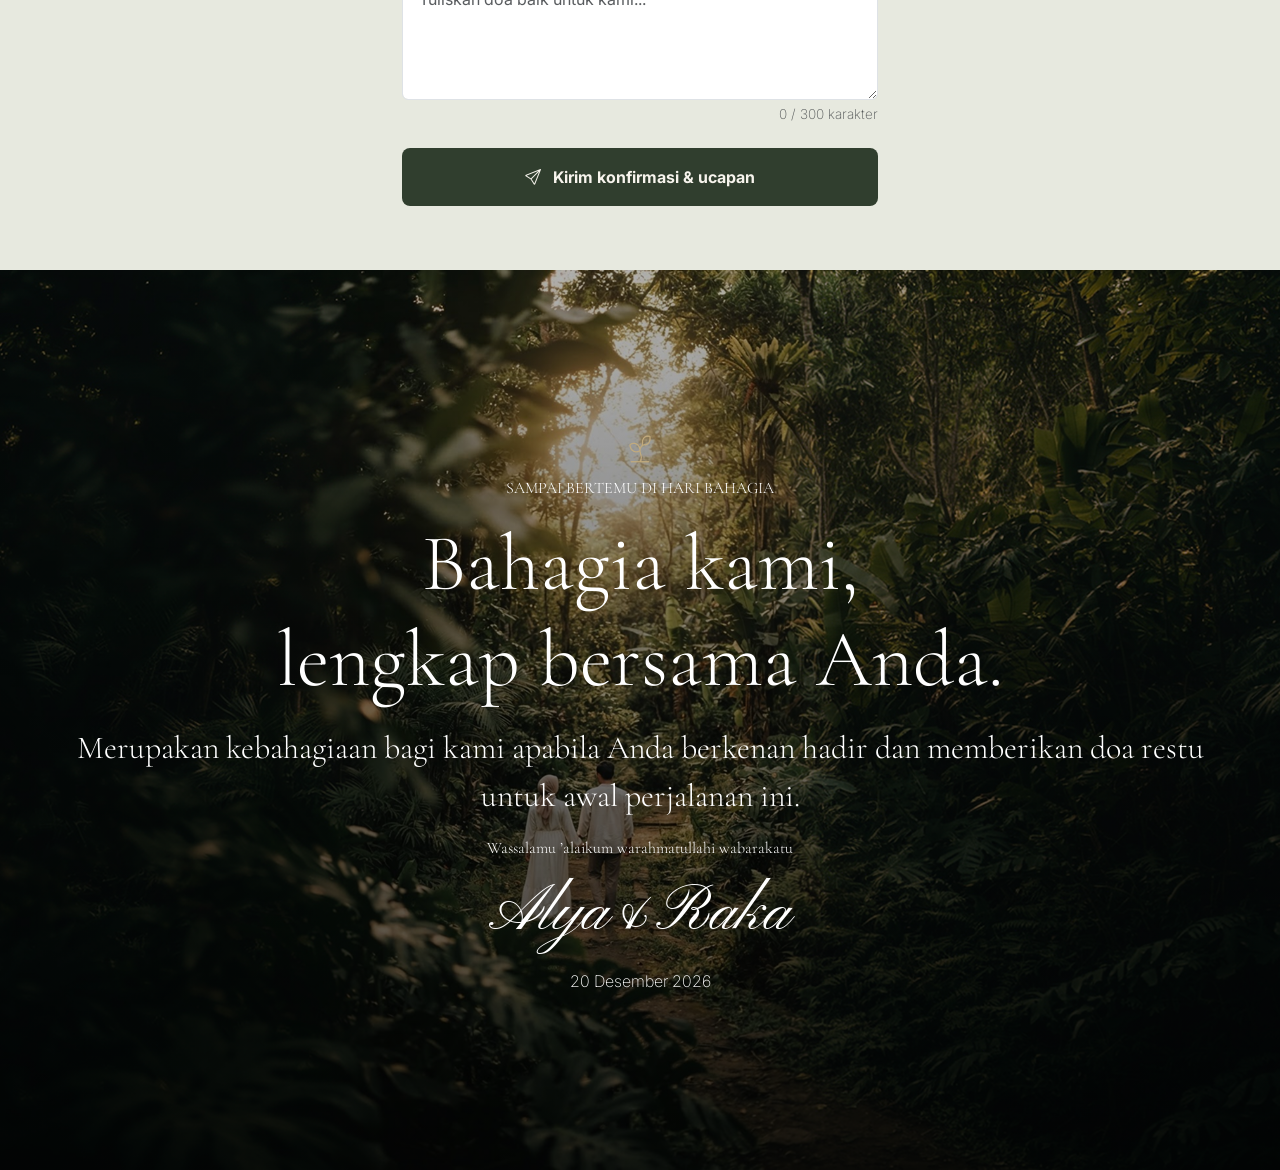
==== commit a4a72b95: "test commit server" ====
--- a/index.html
+++ b/index.html
@@ -10,6 +10,7 @@
    <link rel="stylesheet" href="bootstrap-5.3.8-dist/css/bootstrap.min.css">
    <link rel="stylesheet" href="bootstrap-icons-1.13.1/bootstrap-icons.css">
    <link rel="stylesheet" href="css/style.css">
+   <link rel="script" href="script.js">
 </head>
 <body>
     <section class="hero-section d-flex flex-column align-items-center justify-content-between text-center text-white py-5 vh-100">
@@ -213,67 +214,4 @@
     </section>
 
 </body>
-<script>
-    const urlParams = new URLSearchParams(window.location.search);
-    let namaTamu = urlParams.get('to');
-
-    if (namaTamu) {
-        namaTamu = namaTamu.replace(/_/g, ' ');
-        
-
-        let tamuAtas = document.getElementById('nama-tamu');
-        if (tamuAtas) tamuAtas.innerText = namaTamu;
-        
-
-        let tamuBawah = document.getElementById('nama-tamu-bawah');
-        if (tamuBawah) tamuBawah.innerText = namaTamu;
-    }
-
-    const tanggalAcara = new Date("December 20, 2026 08:00:00").getTime();
-
-    const hitungMundur = setInterval(function() {
-        const sekarang = new Date().getTime();
-        const selisih = tanggalAcara - sekarang;
-
-
-        const hari = Math.floor(selisih / (1000 * 60 * 60 * 24));
-        const jam = Math.floor((selisih % (1000 * 60 * 60 * 24)) / (1000 * 60 * 60));
-        const menit = Math.floor((selisih % (1000 * 60 * 60)) / (1000 * 60));
-        const detik = Math.floor((selisih % (1000 * 60)) / 1000);
-
-        document.getElementById("hari").innerText = hari;
-        document.getElementById("jam").innerText = jam < 10 ? '0' + jam : jam;
-        document.getElementById("menit").innerText = menit < 10 ? '0' + menit : menit;
-        document.getElementById("detik").innerText = detik < 10 ? '0' + detik : detik;
-
-        if (selisih < 0) {
-            clearInterval(hitungMundur);
-            document.getElementById("hari").innerText = "00";
-            document.getElementById("jam").innerText = "00";
-            document.getElementById("menit").innerText = "00";
-            document.getElementById("detik").innerText = "00";
-        }
-    }, 1000);
-
-    const ucapanInput = document.getElementById('ucapan');
-    const charCount = document.getElementById('charCount');
-    
-    if (ucapanInput && charCount) {
-        ucapanInput.addEventListener('input', function() {
-            const length = this.value.length;
-            charCount.innerText = length + " / 300 karakter";
-        });
-    }
-
-    function salinTeks() {
-        const teks = "Jl. Genteng Kali No. 85, Genteng, Surabaya, East Java";
-
-        navigator.clipboard.writeText(teks).then(() => {
-            alert("Alamat berhasil disalin!");
-        }).catch(err => {
-            console.error("Gagal menyalin alamat: ", err);
-        });
-    }
-    
-</script>
 </html>
